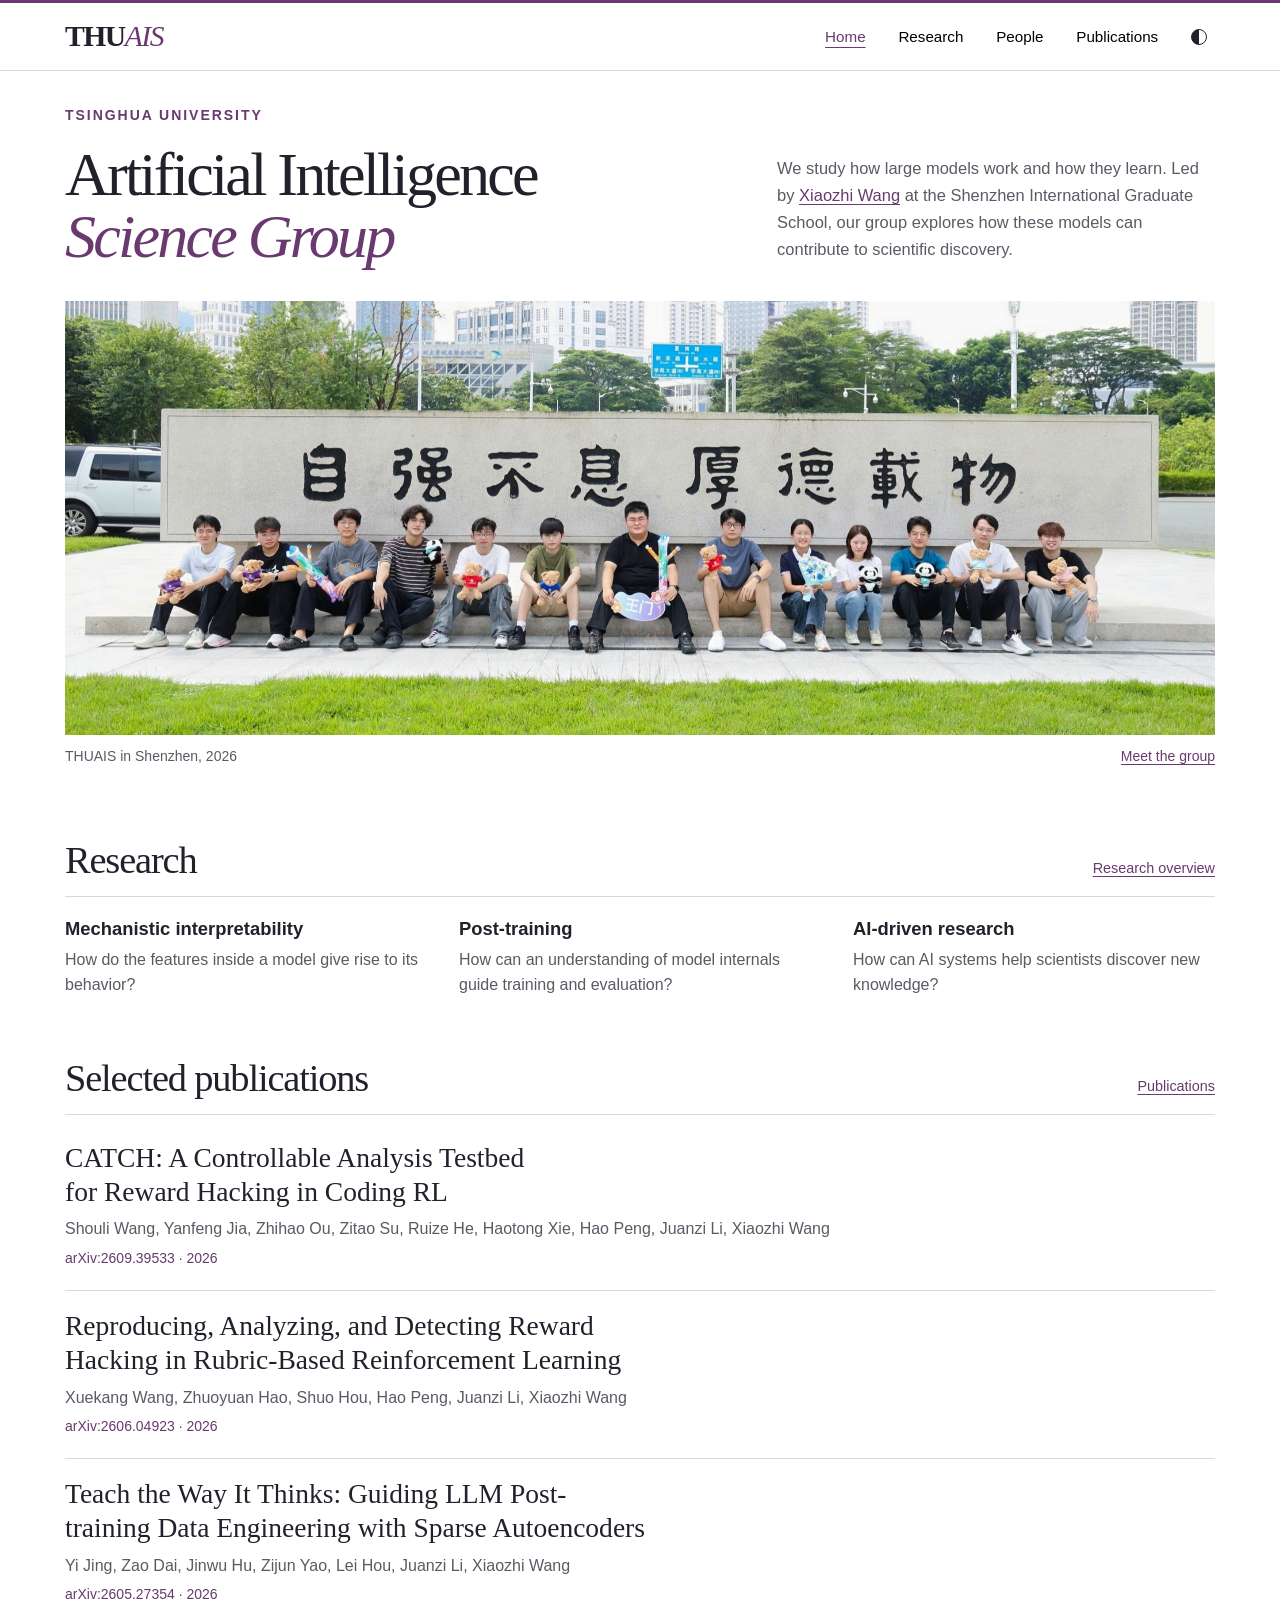
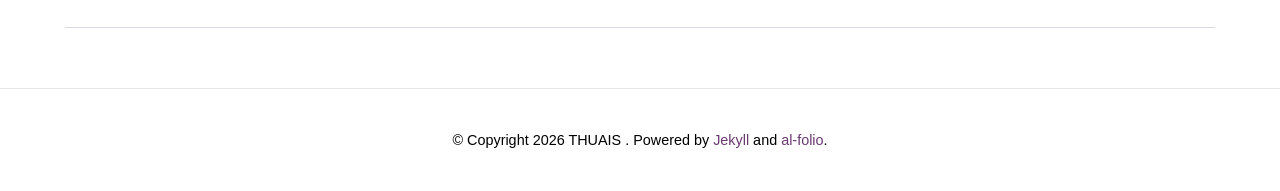
==== index.html @ 67ac0a1d "Publish THUAIS group website" ====
<!doctype html><html lang="en">
  <!-- Head -->
  <head>
    
    <!-- Metadata, OpenGraph and Schema.org -->




<!-- Standard metadata -->
<meta charset="utf-8">
<meta name="viewport" content="width=device-width, initial-scale=1, shrink-to-fit=no">
<meta http-equiv="X-UA-Compatible" content="IE=edge">
<title>
  
  
    THUAIS
  
</title>
<meta name="author" content="THUAIS ">
<meta name="description" content="Artificial Intelligence Science group, Tsinghua University">

  <meta name="keywords" content="THUAIS, mechanistic interpretability, post-training, AI-driven research">










<!-- Security: Content Security Policy -->
<!-- Permissive CSP suitable for academic websites. Allows external images, videos, and common embed services. -->
<!-- To customize for your needs, see: https://developer.mozilla.org/en-US/docs/Web/HTTP/CSP -->
<meta
  http-equiv="Content-Security-Policy"
  content="default-src 'self'; script-src 'self' 'unsafe-inline' https:; style-src 'self' 'unsafe-inline' https:; img-src 'self' data: https:; font-src 'self' data: https:; media-src 'self' https:; frame-src 'self' https:; connect-src 'self' https:;"
>
<style>
  :root {
    --max-content-width: 1180px;
  }
</style>

<!-- Tailwind-first core styles -->
<link rel="stylesheet" href="/assets/css/tailwind.css?v=50c64c15cbb9fd1ce6056fdb8bcb4b62">







<!-- Icons -->

<link
  defer
  rel="stylesheet"
  type="text/css"
  href="/assets/css/lab.css"
>

<!-- Code Syntax Highlighting -->
<link
  defer
  rel="stylesheet"
  href="/assets/css/jekyll-pygments-themes-github.css?v=591dab5a4e56573bf4ef7fd332894c99"
  media=""
  id="highlight_theme_light"
>

<!-- Styles -->





  <link
    rel="shortcut icon"
    href="data:image/svg+xml,<svg xmlns=%22http://www.w3.org/2000/svg%22 viewBox=%220 0 100 100%22><text y=%22.9em%22 font-size=%2290%22>T</text></svg>"
  >




<link rel="stylesheet" href="/assets/css/main.css?v=3116ba77db9ee1581d05bb3e86fbf7f1">

<link rel="canonical" href="https://thuais-lab.github.io/">


  <!-- Dark Mode -->
  <script src="/assets/js/theme.js?v=5286c3e4c334d0ecb8fc0c40ff4fa7ec"></script>
  <link
    defer
    rel="stylesheet"
    href="/assets/css/jekyll-pygments-themes-native.css?v=5847e5ed4a4568527aa6cfab446049ca"
    media="none"
    id="highlight_theme_dark"
  >
  <script>
    initTheme();
  </script>


















  </head>

  <!-- Body -->
  <body class="fixed-top-nav sticky-bottom-footer">
    <!-- Header -->
    <header>
  <nav id="navbar" class="navbar navbar-light navbar-expand-sm fixed-top lab-nav" aria-label="Main navigation">
    <div class="container">
      <a class="lab-wordmark" href="/" aria-label="THUAIS home">THU<em>AIS</em></a>
      <button class="navbar-toggler collapsed navbar-toggler-main" type="button" data-nav-toggle="navbarNav"
        aria-controls="navbarNav" aria-expanded="false" aria-label="Toggle navigation">
        <span class="icon-bar top-bar"></span><span class="icon-bar middle-bar"></span><span class="icon-bar bottom-bar"></span>
      </button>
      <div class="collapse navbar-collapse navbar-collapse-main" id="navbarNav">
        <ul class="navbar-nav navbar-menu-list">
          
          
            <li class="nav-item active">
              <a class="nav-link" href="/" aria-current="page">Home</a>
            </li>
          
            <li class="nav-item">
              <a class="nav-link" href="/research/">Research</a>
            </li>
          
            <li class="nav-item">
              <a class="nav-link" href="/people/">People</a>
            </li>
          
            <li class="nav-item">
              <a class="nav-link" href="/publications/">Publications</a>
            </li>
          
          
            <li><button id="light-toggle" type="button" aria-label="Change color theme" title="Change color theme"><span aria-hidden="true" class="mode-disc"></span></button></li>
          
        </ul>
      </div>
    </div>
  </nav>
</header>


    <!-- Content -->
    <div class="container mt-5" role="main">
      
        <header class="lab-intro">
  <div>
    <p class="lab-affiliation">Tsinghua University</p>
    <h1>Artificial Intelligence<br /><em>Science Group</em></h1>
  </div>
  <p class="lab-intro-text">We study how large models work and how they learn. Led by <a href="https://bakser.github.io/">Xiaozhi Wang</a> at the Shenzhen International Graduate School, our group explores how these models can contribute to scientific discovery.</p>
</header>

<figure class="group-photo">
  <a href="/assets/img/group-2026.jpg" aria-label="View the full THUAIS group photograph">
    <img src="/assets/img/group-2026.jpg" srcset="/assets/img/group-2026-small.jpg 800w, /assets/img/group-2026.jpg 2000w" sizes="(max-width: 1180px) 96vw, 1150px" width="2000" height="1334" fetchpriority="high" alt="THUAIS members seated together in front of the Tsinghua University motto on the Shenzhen campus" />
  </a>
  <figcaption><span>THUAIS in Shenzhen, 2026</span><a href="/people/">Meet the group</a></figcaption>
</figure>

<section class="home-section" aria-labelledby="research-heading">
  <div class="section-heading"><h2 id="research-heading">Research</h2><a href="/research/">Research overview</a></div>
  <div class="research-grid">
    
    <div>
      <h3><a href="/research/#mechanistic-interpretability">Mechanistic interpretability</a></h3>
      <p>How do the features inside a model give rise to its behavior?</p>
    </div>
    
    <div>
      <h3><a href="/research/#post-training">Post-training</a></h3>
      <p>How can an understanding of model internals guide training and evaluation?</p>
    </div>
    
    <div>
      <h3><a href="/research/#ai-driven-research">AI-driven research</a></h3>
      <p>How can AI systems help scientists discover new knowledge?</p>
    </div>
    
  </div>
</section>

<section class="home-section" aria-labelledby="papers-heading">
  <div class="section-heading"><h2 id="papers-heading">Selected publications</h2><a href="/publications/">Publications</a></div>
  <div class="lab-papers">
  <ol class="bibliography"><li>

<h3 class="paper-title"><a href="https://arxiv.org/abs/2609.39533">CATCH: A Controllable Analysis Testbed for Reward Hacking in Coding RL</a></h3>
<p class="paper-authors">Shouli Wang, Yanfeng Jia, Zhihao Ou, Zitao Su, Ruize He, Haotong Xie, Hao Peng, Juanzi Li, Xiaozhi Wang</p>
<p class="paper-meta"><a href="https://arxiv.org/abs/2609.39533">arXiv:2609.39533</a> · 2026</p>

</li>
<li>

<h3 class="paper-title"><a href="https://arxiv.org/abs/2606.04923">Reproducing, Analyzing, and Detecting Reward Hacking in Rubric-Based Reinforcement Learning</a></h3>
<p class="paper-authors">Xuekang Wang, Zhuoyuan Hao, Shuo Hou, Hao Peng, Juanzi Li, Xiaozhi Wang</p>
<p class="paper-meta"><a href="https://arxiv.org/abs/2606.04923">arXiv:2606.04923</a> · 2026</p>

</li>
<li>

<h3 class="paper-title"><a href="https://arxiv.org/abs/2605.27354">Teach the Way It Thinks: Guiding LLM Post-training Data Engineering with Sparse Autoencoders</a></h3>
<p class="paper-authors">Yi Jing, Zao Dai, Jinwu Hu, Zijun Yao, Lei Hou, Juanzi Li, Xiaozhi Wang</p>
<p class="paper-meta"><a href="https://arxiv.org/abs/2605.27354">arXiv:2605.27354</a> · 2026</p>

</li></ol>
</div>

</section>

      
    </div>

    <!-- Footer -->
    


  <footer class="sticky-bottom mt-5" role="contentinfo">
    

    <div class="container">
      
  &copy; Copyright 2026
  THUAIS
  
  . Powered by <a href="https://jekyllrb.com/">Jekyll</a> and <a href="https://github.com/alshedivat/al-folio">al-folio</a>.
  
  

    </div>
  </footer>



    <!-- JavaScripts -->
    <script>
  window.alFolio = {
    compatBootstrap: false
  };
</script>

<!-- Core navigation/runtime scripts -->
<script src="/assets/js/nav-toggle.js?v=141bd79a73ebc0f0b6ea58e440ae79fc"></script>












<!-- Tooltips & popovers runtime -->
<script src="/assets/js/tooltips-setup.js?v=fe487e99db6c43751e6e7bdb2d6a0611"></script>






<!-- Load Common JS -->
<script src="/assets/js/no_defer.js?v=53b1b1a645525975c963ce8bf8bfefcf"></script>
<script defer src="/assets/js/common.js?v=87baac90f765f2f3362dcf6aaf312a8a"></script>
<script defer src="/assets/js/copy_code.js?v=c8a01c11a92744d44b093fc3bda915df" type="text/javascript"></script>

<!-- Jupyter Open External Links New Tab -->
<script defer src="/assets/js/jupyter_new_tab.js?v=896d254890d9b47f0281f63bfccf0dee"></script>

<!-- Badges -->






















  </body>
</html>
---- assets/css/lab.css ----
html:root {
  --lab-ink: #22202a;
  --lab-muted: #5c5964;
  --lab-plum: #69396f;
  --lab-rule: #dcd7df;
  --lab-serif: "Iowan Old Style", "Palatino Linotype", Palatino, Georgia, serif;
}

html:root[data-theme="dark"] {
  --lab-ink: #f3eff3;
  --lab-muted: #c3bec8;
  --lab-plum: #e1aedf;
  --lab-rule: #534c58;
}

html body {
  font-family: -apple-system, BlinkMacSystemFont, "Segoe UI", "PingFang SC", "Microsoft YaHei", sans-serif;
  color: var(--lab-ink);
  line-height: 1.55;
}

body :focus-visible { outline: 2px solid var(--lab-plum); outline-offset: 4px; }
body .container { width: calc(100% - 3rem); margin-inline: auto; }
body a { color: var(--lab-plum); text-underline-offset: .18em; }

#navbar.lab-nav {
  background: var(--global-bg-color);
  border-top: 3px solid var(--lab-plum);
  border-bottom: 1px solid var(--lab-rule);
  opacity: 1;
}

.lab-nav .container { min-height: 3.2rem; }
#navbar .lab-wordmark {
  color: var(--lab-ink);
  font: 700 1.85rem/1 var(--lab-serif);
  letter-spacing: -.05em;
}
#navbar .lab-wordmark em { color: var(--lab-plum); font-weight: 500; }
#navbar .navbar-nav { align-items: center; gap: 1.05rem; }
#navbar .nav-link { font-size: .95rem; }
#navbar .active .nav-link { color: var(--lab-plum); text-decoration: underline; text-underline-offset: .3em; }
#navbar #light-toggle { transform: none; align-self: center; }
.mode-disc {
  width: 1rem; height: 1rem; border-radius: 100%;
  border: 1.5px solid var(--lab-ink);
  background: linear-gradient(90deg, var(--lab-ink) 50%, transparent 50%);
}

html[data-theme-setting="dark"] .mode-disc { background: var(--lab-ink); }
html[data-theme-setting="light"] .mode-disc { background: transparent; }

body [role="main"] { margin-top: clamp(2.25rem, 5vw, 4.5rem); }
.lab-intro {
  display: grid; grid-template-columns: 1.48fr 1fr;
  align-items: end; gap: clamp(1.5rem, 5vw, 5rem);
  margin: 0 0 2.15rem;
}
.lab-intro .lab-affiliation {
  color: var(--lab-plum); font-weight: 650; font-size: .875rem;
  letter-spacing: .14em; text-transform: uppercase; margin: 0 0 1rem;
}
.lab-intro h1, .post-header .post-title, .section-heading h2, .people-section h2, .research-areas h2 {
  font-family: var(--lab-serif);
  color: var(--lab-ink);
  font-weight: 500;
}
.lab-intro h1 { margin: 0; font-size: clamp(2.7rem, 4.85vw, 4.35rem); line-height: 1; letter-spacing: -.045em; }
.lab-intro h1 em { color: var(--lab-plum); font-weight: 400; }
.lab-intro .lab-intro-text { max-width: 28rem; margin: 0 0 .2rem; color: var(--lab-muted); font-size: 1.03rem; line-height: 1.65; }
.lab-intro-text a, .group-photo figcaption a, .section-heading > a, .people-list a { text-decoration: underline; }
.group-photo { margin: 0; }
.group-photo > a { display: block; }
.group-photo img {
  display: block; width: 100%; height: auto; aspect-ratio: 2.65;
  object-fit: cover; object-position: center 72%;
}
.group-photo figcaption, .section-heading {
  display: flex; align-items: baseline; justify-content: space-between; gap: 1rem;
}
.group-photo figcaption { padding: .7rem 0; font-size: .875rem; }
.group-photo figcaption span { color: var(--lab-muted); }
.home-section { margin-block: 3.75rem; }
.section-heading, .post .post-header {
  padding-bottom: .9rem; margin-bottom: 1.35rem; border-bottom: 1px solid var(--lab-rule);
}
.section-heading h2 { margin: 0; font-size: clamp(1.85rem, 3vw, 2.65rem); line-height: 1.1; letter-spacing: -.03em; }
.section-heading > a { font-size: .9rem; }
.research-grid { display: grid; grid-template-columns: repeat(3,minmax(0,1fr)); gap: 2rem; }
.research-grid h3 { margin: 0 0 .45rem; font-size: 1.15rem; font-weight: 600; }
.research-grid h3 a, .paper-title a { color: var(--lab-ink); }
.research-grid p, .research-areas p { margin: 0; color: var(--lab-muted); }
.post-header .post-title { font-size: clamp(2.8rem, 6vw, 4.5rem); letter-spacing: -.04em; line-height: 1.1; margin: 0; }
.post-header .post-description:empty { display: none; }
.research-areas section, .people-section {
  display: grid; grid-template-columns: minmax(12rem, .75fr) minmax(0, 2fr);
  column-gap: 2.5rem; padding-block: 1.5rem;
  border-bottom: 1px solid var(--lab-rule);
}
.research-areas section { scroll-margin-top: 5rem; align-items: baseline; }
.research-areas { margin-bottom: 1.5rem; }
.research-areas p { max-width: 65ch; line-height: 1.7; }
.people-section h2, .research-areas h2 { margin: 0; font-size: 1.75rem; line-height: 1.15; }
.people-cohort { grid-column: 2; }
.people-cohort + .people-cohort { margin-top: 1.4rem; }
.people-cohort h3 { font-size: .9rem; font-weight: 600; color: var(--lab-muted); margin: 0 0 .5rem; }
.people-list { display: flex; flex-wrap: wrap; gap: .5rem 1.7rem; }
.people-cohort .people-list { padding: 0; margin: 0; list-style: none; }
.people-name { font-size: 1.05rem; }
.people-name a span { color: inherit; }
.lab-papers .bibliography { margin: 0; padding: 0; list-style: none; }
.lab-papers li { border-bottom: 1px solid var(--lab-rule); padding: 1.1rem 0 1.3rem; }
.lab-papers li:first-child { padding-top: .25rem; }
.lab-papers .paper-title {
  max-width: 60ch; text-wrap: balance; font: 500 clamp(1.3rem, 2.2vw, 1.72rem)/1.25 var(--lab-serif);
  margin: 0 0 .5rem;
}
.lab-papers .paper-authors { color: var(--lab-muted); margin: 0 0 .35rem; }
.lab-papers .paper-meta { color: var(--lab-plum); font-size: .875rem; margin: 0; }
.lab-papers .paper-summary { max-width: 75ch; margin: .75rem 0 0; }

@media (max-width: 760px) {
  body .container { width: calc(100% - 1rem); }
  .lab-intro { grid-template-columns: 1fr; gap: 1.25rem; }
  .lab-intro .lab-intro-text { max-width: 60ch; }
  .group-photo img { aspect-ratio: 1.78; }
  .research-grid { grid-template-columns: 1fr; gap: 1.25rem; }
  .home-section { margin-block: 2.65rem; }
  .research-areas section, .people-section { grid-template-columns: 1fr; gap: 1rem; }
  .people-cohort { grid-column: auto; }
  .people-cohort + .people-cohort { margin-top: 0; }
}
@media (max-width: 575px) {
  #navbar .navbar-nav { align-items: flex-start; gap: .15rem; padding-bottom: .5rem; }
  .lab-intro h1 { font-size: clamp(2.55rem, 9.7vw, 3.5rem); }
  .section-heading { flex-wrap: wrap; gap: .5rem; }
}
@media (prefers-reduced-motion: reduce) {
  html.transition *, .navbar-toggler .icon-bar { transition: none !important; }
}
---- assets/css/jekyll-pygments-themes-github.css ----
/* https://github.com/jwarby/jekyll-pygments-themes */
.highlight .hll {
  background-color: #ffffcc;
}
.highlight .c {
  color: #999988;
  font-style: italic;
} /* Comment */
.highlight .err {
  color: #a61717;
  background-color: #e3d2d2;
} /* Error */
.highlight .k {
  color: #000000;
  font-weight: bold;
} /* Keyword */
.highlight .o {
  color: #000000;
  font-weight: bold;
} /* Operator */
.highlight .cm {
  color: #999988;
  font-style: italic;
} /* Comment.Multiline */
.highlight .cp {
  color: #999999;
  font-weight: bold;
  font-style: italic;
} /* Comment.Preproc */
.highlight .c1 {
  color: #999988;
  font-style: italic;
} /* Comment.Single */
.highlight .cs {
  color: #999999;
  font-weight: bold;
  font-style: italic;
} /* Comment.Special */
.highlight .gd {
  color: #000000;
  background-color: #ffdddd;
} /* Generic.Deleted */
.highlight .ge {
  color: #000000;
  font-style: italic;
} /* Generic.Emph */
.highlight .gr {
  color: #aa0000;
} /* Generic.Error */
.highlight .gh {
  color: #999999;
} /* Generic.Heading */
.highlight .gi {
  color: #000000;
  background-color: #ddffdd;
} /* Generic.Inserted */
.highlight .go {
  color: #888888;
} /* Generic.Output */
.highlight .gp {
  color: #555555;
} /* Generic.Prompt */
.highlight .gs {
  font-weight: bold;
} /* Generic.Strong */
.highlight .gu {
  color: #aaaaaa;
} /* Generic.Subheading */
.highlight .gt {
  color: #aa0000;
} /* Generic.Traceback */
.highlight .kc {
  color: #000000;
  font-weight: bold;
} /* Keyword.Constant */
.highlight .kd {
  color: #000000;
  font-weight: bold;
} /* Keyword.Declaration */
.highlight .kn {
  color: #000000;
  font-weight: bold;
} /* Keyword.Namespace */
.highlight .kp {
  color: #000000;
  font-weight: bold;
} /* Keyword.Pseudo */
.highlight .kr {
  color: #000000;
  font-weight: bold;
} /* Keyword.Reserved */
.highlight .kt {
  color: #445588;
  font-weight: bold;
} /* Keyword.Type */
.highlight .m {
  color: #009999;
} /* Literal.Number */
.highlight .s {
  color: #d01040;
} /* Literal.String */
.highlight .na {
  color: #008080;
} /* Name.Attribute */
.highlight .nb {
  color: #0086b3;
} /* Name.Builtin */
.highlight .nc {
  color: #445588;
  font-weight: bold;
} /* Name.Class */
.highlight .no {
  color: #008080;
} /* Name.Constant */
.highlight .nd {
  color: #3c5d5d;
  font-weight: bold;
} /* Name.Decorator */
.highlight .ni {
  color: #800080;
} /* Name.Entity */
.highlight .ne {
  color: #990000;
  font-weight: bold;
} /* Name.Exception */
.highlight .nf {
  color: #990000;
  font-weight: bold;
} /* Name.Function */
.highlight .nl {
  color: #990000;
  font-weight: bold;
} /* Name.Label */
.highlight .nn {
  color: #555555;
} /* Name.Namespace */
.highlight .nt {
  color: #000080;
} /* Name.Tag */
.highlight .nv {
  color: #008080;
} /* Name.Variable */
.highlight .ow {
  color: #000000;
  font-weight: bold;
} /* Operator.Word */
.highlight .w {
  color: #bbbbbb;
} /* Text.Whitespace */
.highlight .mf {
  color: #009999;
} /* Literal.Number.Float */
.highlight .mh {
  color: #009999;
} /* Literal.Number.Hex */
.highlight .mi {
  color: #009999;
} /* Literal.Number.Integer */
.highlight .mo {
  color: #009999;
} /* Literal.Number.Oct */
.highlight .sb {
  color: #d01040;
} /* Literal.String.Backtick */
.highlight .sc {
  color: #d01040;
} /* Literal.String.Char */
.highlight .sd {
  color: #d01040;
} /* Literal.String.Doc */
.highlight .s2 {
  color: #d01040;
} /* Literal.String.Double */
.highlight .se {
  color: #d01040;
} /* Literal.String.Escape */
.highlight .sh {
  color: #d01040;
} /* Literal.String.Heredoc */
.highlight .si {
  color: #d01040;
} /* Literal.String.Interpol */
.highlight .sx {
  color: #d01040;
} /* Literal.String.Other */
.highlight .sr {
  color: #009926;
} /* Literal.String.Regex */
.highlight .s1 {
  color: #d01040;
} /* Literal.String.Single */
.highlight .ss {
  color: #990073;
} /* Literal.String.Symbol */
.highlight .bp {
  color: #999999;
} /* Name.Builtin.Pseudo */
.highlight .vc {
  color: #008080;
} /* Name.Variable.Class */
.highlight .vg {
  color: #008080;
} /* Name.Variable.Global */
.highlight .vi {
  color: #008080;
} /* Name.Variable.Instance */
.highlight .il {
  color: #009999;
} /* Literal.Number.Integer.Long */
---- assets/css/main.css ----
﻿:root{color-scheme:light;--global-bg-color: #ffffff;--global-code-bg-color: rgba(181, 9, 172, 0.05);--global-text-color: #000000;--global-text-color-light: #828282;--global-theme-color: #b509ac;--global-hover-color: #b509ac;--global-hover-text-color: #ffffff;--global-footer-bg-color: #1c1c1d;--global-footer-text-color: #e8e8e8;--global-footer-link-color: #ffffff;--global-distill-app-color: #828282;--global-divider-color: rgba(0, 0, 0, 0.1);--global-card-bg-color: #ffffff;--global-highlight-color: #b71c1c;--global-back-to-top-bg-color: rgba( 0, 0, 0, 0.4 );--global-back-to-top-text-color: #ffffff;--global-newsletter-bg-color: #ffffff;--global-newsletter-text-color: #000000;--global-tip-block: #42b983;--global-tip-block-bg: #e2f5ec;--global-tip-block-text: #215d42;--global-tip-block-title: #359469;--global-warning-block: #e7c000;--global-warning-block-bg: #fff8d8;--global-warning-block-text: #6b5900;--global-warning-block-title: #b29400;--global-danger-block: #c00;--global-danger-block-bg: #ffe0e0;--global-danger-block-text: #600;--global-danger-block-title: #c00}:root #light-toggle-system{display:inline-block}:root #light-toggle-dark{display:none}:root #light-toggle-light{display:none}:root .only-light{display:block}:root .only-dark{display:none}:root #back-to-top{color:var(--global-back-to-top-text-color);background:var(--global-back-to-top-bg-color);bottom:30px;right:30px;height:40px;width:40px;z-index:10}html[data-theme=dark]{color-scheme:dark;--global-bg-color: #1c1c1d;--global-code-bg-color: #2c3237;--global-text-color: #e8e8e8;--global-text-color-light: #828282;--global-theme-color: #2698ba;--global-hover-color: #2698ba;--global-hover-text-color: #ffffff;--global-footer-bg-color: #e8e8e8;--global-footer-text-color: #1c1c1d;--global-footer-link-color: #000000;--global-distill-app-color: #e8e8e8;--global-divider-color: #424246;--global-card-bg-color: #212529;--global-back-to-top-bg-color: rgba( 255, 255, 255, 0.5 );--global-back-to-top-text-color: #000000;--global-newsletter-bg-color: #e8e8e8;--global-newsletter-text-color: #1c1c1d;--global-tip-block: #42b983;--global-tip-block-bg: #215d42;--global-tip-block-text: #beffe2;--global-tip-block-title: #e2f5ec;--global-warning-block: #e7c000;--global-warning-block-bg: #6b5900;--global-warning-block-text: #fff2af;--global-warning-block-title: #fff8d8;--global-danger-block: #c00;--global-danger-block-bg: #600;--global-danger-block-text: #ffb9b9;--global-danger-block-title: #ffe0e0}html[data-theme=dark] .only-light{display:none}html[data-theme=dark] .only-dark{display:block}html[data-theme-setting=dark] #light-toggle-system{display:none}html[data-theme-setting=dark] #light-toggle-dark{display:inline-block}html[data-theme-setting=dark] #light-toggle-light{display:none}html[data-theme-setting=dark] #back-to-top{color:var(--global-back-to-top-text-color);background:var(--global-back-to-top-bg-color)}html[data-theme-setting=light] #light-toggle-system{display:none}html[data-theme-setting=light] #light-toggle-dark{display:none}html[data-theme-setting=light] #light-toggle-light{display:inline-block}.fa-half-sun-moon{position:relative;display:inline-block;--fa-font: var(--fa-font-solid);speak:none;font-style:normal;font-variant:normal;text-rendering:auto;-webkit-font-smoothing:antialiased;-moz-osx-font-smoothing:grayscale;width:1em;height:1em}.fa-half-sun-moon::before,.fa-half-sun-moon::after{content:"";position:absolute;inset:0;top:-0.5px;bottom:-0.5px;text-align:center;line-height:1em;clip-path:polygon(0 0, 100% 0, 100% 100%, 0 100%);font:var(--fa-font)}.fa-half-sun-moon::before{content:"";color:var(--global-text-color);clip-path:polygon(0 0, calc(50% - 0.5px) 0, calc(50% - 0.5px) 100%, 0 100%)}.fa-half-sun-moon::after{content:"";color:var(--global-text-color);clip-path:polygon(calc(50% + 0.5px) 0, 100% 0, 100% 100%, calc(50% + 0.5px) 100%);right:-1.5px;transform:translateX(-1px)}#light-toggle:hover .fa-half-sun-moon::before{color:var(--global-theme-color)}#light-toggle:hover .fa-half-sun-moon::after{color:var(--global-theme-color)}body{padding-bottom:70px;color:var(--global-text-color);background-color:var(--global-bg-color)}body h1,body h2,body h3,body h4,body h5,body h6{scroll-margin-top:66px}body.fixed-top-nav{padding-top:57px}body.sticky-bottom-footer{padding-bottom:0}.container{max-width:1180px}.profile img{width:100%}p,h1,h2,h3,h4,h5,h6,em,div,li,span,strong{color:var(--global-text-color)}hr{border-top:1px solid var(--global-divider-color)}table:not(.table) td,table:not(.table) th{font-size:1rem;padding:.45rem 1rem .45rem 0;border-top:1px solid var(--global-divider-color)}table:not(.table) th{font-weight:600}a,table.table a{color:var(--global-theme-color)}a:hover,table.table a:hover{color:var(--global-theme-color);text-decoration:underline}a:hover:after :not(.nav-item.dropdown),table.table a:hover:after :not(.nav-item.dropdown){width:100%}.table-dark{background-color:rgba(0,0,0,0)}.table-dark.table-bordered{border:1px solid var(--global-divider-color) !important}blockquote{background:var(--global-bg-color);border-left:5px solid var(--global-theme-color);margin:1.5em 0;padding:1em;font-size:1.2rem}blockquote p{margin-bottom:0}blockquote.block-tip{border-color:var(--global-tip-block);background-color:var(--global-tip-block-bg)}blockquote.block-tip em,blockquote.block-tip li,blockquote.block-tip p,blockquote.block-tip strong{color:var(--global-tip-block-text)}blockquote.block-tip a,blockquote.block-tip h1,blockquote.block-tip h2,blockquote.block-tip h3,blockquote.block-tip h4,blockquote.block-tip h5,blockquote.block-tip h6{color:var(--global-tip-block-title)}blockquote.block-warning{border-color:var(--global-warning-block);background-color:var(--global-warning-block-bg)}blockquote.block-warning em,blockquote.block-warning li,blockquote.block-warning p,blockquote.block-warning strong{color:var(--global-warning-block-text)}blockquote.block-warning a,blockquote.block-warning h1,blockquote.block-warning h2,blockquote.block-warning h3,blockquote.block-warning h4,blockquote.block-warning h5,blockquote.block-warning h6{color:var(--global-warning-block-title)}blockquote.block-danger{border-color:var(--global-danger-block);background-color:var(--global-danger-block-bg)}blockquote.block-danger em,blockquote.block-danger li,blockquote.block-danger p,blockquote.block-danger strong{color:var(--global-danger-block-text)}blockquote.block-danger a,blockquote.block-danger h1,blockquote.block-danger h2,blockquote.block-danger h3,blockquote.block-danger h4,blockquote.block-danger h5,blockquote.block-danger h6{color:var(--global-danger-block-title)}.navbar{box-shadow:none;border-bottom:1px solid var(--global-divider-color);background-color:var(--global-bg-color);opacity:.95}.navbar .navbar-collapse-main{justify-content:flex-end;text-align:right}.navbar .navbar-menu-list{margin-left:auto}@media(max-width: 575.98px){.navbar .navbar-toggler-main{margin-left:auto}.navbar .navbar-collapse-main{text-align:left}.navbar .navbar-menu-list{margin-left:0;align-items:flex-start;width:100%}.navbar .navbar-menu-list>.nav-item.dropdown{width:100%}.navbar .dropdown-menu{position:static;width:100%;min-width:100%;margin-top:0;text-align:left;box-shadow:none}.navbar .dropdown-item{white-space:normal;text-align:left}}.navbar .dropdown-menu,.btn-group.dropdown .dropdown-menu{background-color:var(--global-bg-color);border:1px solid var(--global-divider-color)}.navbar .dropdown-menu a:not(.active),.btn-group.dropdown .dropdown-menu a:not(.active){color:var(--global-text-color)}.navbar .dropdown-menu a:hover,.btn-group.dropdown .dropdown-menu a:hover{color:var(--global-hover-color)}.navbar .dropdown-menu .dropdown-divider,.btn-group.dropdown .dropdown-menu .dropdown-divider{border-top:1px solid var(--global-divider-color) !important}.dropdown-item{color:var(--global-text-color)}.dropdown-item:hover{color:var(--global-hover-color);background-color:var(--global-bg-color)}.dropdown-item.active,.dropdown-item:active{background-color:var(--global-hover-color);color:var(--global-hover-text-color) !important}.dropdown-item.active:hover,.dropdown-item:active:hover{color:var(--global-hover-text-color)}.navbar.navbar-light a:hover{text-decoration:none}.navbar.navbar-light .navbar-brand{color:var(--global-text-color)}.navbar.navbar-light .navbar-nav .nav-item .nav-link{color:var(--global-text-color)}.navbar.navbar-light .navbar-nav .nav-item .nav-link:hover{color:var(--global-hover-color)}.navbar.navbar-light .navbar-nav .nav-item.active>.nav-link{background-color:inherit;font-weight:bolder;color:var(--global-theme-color)}.navbar.navbar-light .navbar-nav .nav-item.active>.nav-link:hover{color:var(--global-hover-color)}.navbar.navbar-light .navbar-brand.social{padding-bottom:0;padding-top:0;font-size:1.7rem}.navbar.navbar-light .navbar-brand.social a img{width:1.7rem;height:1.7rem;margin-bottom:.5rem}.navbar.navbar-light .navbar-brand.social a svg{width:1.7rem;height:1.7rem;margin-bottom:.5rem}.navbar.navbar-light .navbar-brand.social a svg image{width:1.7rem;height:1.7rem}.navbar.navbar-light .navbar-brand.social a i::before{color:var(--global-text-color);transition-property:all .2s ease-in-out}.navbar.navbar-light .navbar-brand.social a:hover i::before{color:var(--global-theme-color)}.navbar-toggler .icon-bar{display:block;width:22px;height:2px;background-color:var(--global-text-color);border-radius:1px;margin-bottom:4px;transition:all .2s}.navbar-toggler .top-bar{transform:rotate(45deg);transform-origin:10% 10%}.navbar-toggler .middle-bar{opacity:0}.navbar-toggler .bottom-bar{transform:rotate(-45deg);transform-origin:10% 90%}.navbar-toggler.collapsed .top-bar{transform:rotate(0)}.navbar-toggler.collapsed .middle-bar{opacity:1}.navbar-toggler.collapsed .bottom-bar{transform:rotate(0)}#light-toggle{padding:0;border:0;background-color:inherit;color:var(--global-text-color);cursor:pointer;width:2rem;height:2rem;display:inline-flex;align-items:center;justify-content:center}#light-toggle:hover{color:var(--global-hover-color)}@media(min-width: 576px){#light-toggle{transform:translateY(4px)}}#search-toggle{padding:0;border:0;background-color:inherit;color:var(--global-text-color);cursor:pointer}#search-toggle:hover{color:var(--global-hover-color)}footer.fixed-bottom{background-color:var(--global-footer-bg-color);font-size:.75rem}footer.fixed-bottom .container{color:var(--global-footer-text-color);padding-top:9px;padding-bottom:8px;text-align:center}footer.fixed-bottom a{color:var(--global-footer-link-color)}footer.fixed-bottom a:hover{color:var(--global-theme-color);text-decoration:none}footer.sticky-bottom{border-top:1px solid var(--global-divider-color);padding-top:40px;padding-bottom:40px;font-size:.9rem}footer.sticky-bottom .container{text-align:center}.header-bar{border-bottom:1px solid var(--global-divider-color);text-align:center;padding-top:2rem;padding-bottom:3rem}.header-bar h1{color:var(--global-theme-color);font-size:5rem}.tag-category-list{border-bottom:1px solid var(--global-divider-color);text-align:center;padding-top:1rem}.tag-category-list ul{justify-content:center;display:flow-root}.tag-category-list ul p,.tag-category-list ul li{list-style:none;display:inline-block;padding:1rem .5rem;color:var(--global-text-color-light)}.post-title mjx-container[jax=CHTML][display=true]{display:unset}.post-list{margin:0;margin-bottom:40px;padding:0}.post-list li{border-bottom:1px solid var(--global-divider-color);list-style:none;padding-top:2rem;padding-bottom:2rem}.post-list li .post-meta{color:var(--global-text-color-light);font-size:.875rem;margin-bottom:0}.post-list li .post-tags{color:var(--global-text-color-light);font-size:.875rem;padding-top:.25rem;padding-bottom:0}.post-list li a{color:var(--global-text-color);text-decoration:none}.post-list li a:hover{color:var(--global-theme-color)}.post-list li mjx-container[jax=CHTML][display=true]{display:unset}.af-pagination,.pagination{display:flex;justify-content:center;padding-left:0;margin-top:1.25rem;margin-bottom:1.5rem;list-style:none}.af-page-link,.pagination .page-link{position:relative;display:block;margin-left:-1px;line-height:1.25;color:var(--global-text-color);background-color:var(--global-bg-color);border:1px solid var(--global-divider-color);padding:.75rem 1.15rem}.af-page-link:hover,.pagination .page-link:hover{color:#000;text-decoration:none;background-color:color-mix(in srgb, var(--global-theme-color) 10%, transparent)}.af-page-item:first-child .af-page-link,.pagination .page-item:first-child .page-link{margin-left:0;border-top-left-radius:.3rem;border-bottom-left-radius:.3rem}.af-page-item:last-child .af-page-link,.pagination .page-item:last-child .page-link{border-top-right-radius:.3rem;border-bottom-right-radius:.3rem}.af-page-item.active .af-page-link,.pagination .page-item.active .page-link{color:#fff;background-color:var(--global-theme-color);border-color:var(--global-theme-color)}.af-page-item.active .af-page-link:hover,.pagination .page-item.active .page-link:hover{background-color:var(--global-theme-color)}.af-page-item.disabled .af-page-link,.pagination .page-item.disabled .page-link{color:var(--global-text-color-light);pointer-events:none;background-color:var(--global-bg-color)}.post .post-meta{color:var(--global-text-color-light);font-size:.875rem;margin-bottom:0}.post .post-tags{color:var(--global-text-color-light);font-size:.875rem;padding-top:.25rem;padding-bottom:1rem}.post .post-tags a{color:var(--global-text-color-light);text-decoration:none}.post .post-tags a:hover{color:var(--global-theme-color)}.featured-posts a{color:var(--global-text-color-light);text-decoration:none}.featured-posts a .card-text{overflow:hidden;text-overflow:ellipsis;white-space:nowrap}.featured-posts a:hover{color:var(--global-theme-color)}.featured-posts a:hover .card-title{color:var(--global-theme-color)}.featured-posts .post-meta{color:var(--global-text-color-light);font-size:.875rem;margin-bottom:0;padding-top:.5rem}.post-description{margin-bottom:2rem;font-size:.875rem}.post-description a{color:inherit}.post-description a:hover{color:var(--global-theme-color);text-decoration:none}.publications{margin-top:2rem}.publications h1{color:var(--global-theme-color);font-size:2rem;text-align:center;margin-top:1em;margin-bottom:1em}.publications h2{margin-bottom:1rem}.publications h2 span{font-size:1.5rem}.publications h2.bibliography{color:var(--global-divider-color);border-top:1px solid var(--global-divider-color);padding-top:1rem;margin-top:2rem;text-align:right}.publications ol.bibliography{list-style:none;padding:0;margin-top:0}.publications ol.bibliography li{margin-bottom:1rem}.publications ol.bibliography li .preview{display:inline-block}.publications ol.bibliography li video.preview{max-width:100%;height:auto}.publications ol.bibliography li .abbr{margin-bottom:.5rem}.publications ol.bibliography li .abbr abbr{display:inline-block;background-color:var(--global-theme-color);margin-bottom:.5rem;color:var(--global-card-bg-color) !important}.publications ol.bibliography li .abbr abbr a{color:#fff}.publications ol.bibliography li .abbr abbr a:hover{text-decoration:none}.publications ol.bibliography li .abbr .award{color:var(--global-theme-color) !important;border:1px solid var(--global-theme-color)}.publications ol.bibliography li .title{font-weight:bolder}.publications ol.bibliography li .author a{border-bottom:1px dashed var(--global-theme-color)}.publications ol.bibliography li .author a:hover{border-bottom-style:solid;text-decoration:none}.publications ol.bibliography li .author>em{border-bottom:1px solid;font-style:normal}.publications ol.bibliography li .author>span.more-authors{color:var(--global-text-color-light);border-bottom:1px dashed var(--global-text-color-light);cursor:pointer}.publications ol.bibliography li .author>span.more-authors:hover{color:var(--global-text-color);border-bottom:1px dashed var(--global-text-color)}.publications ol.bibliography li .links a.btn{color:var(--global-text-color);border:1px solid var(--global-text-color);padding-left:1rem;padding-right:1rem;padding-top:.25rem;padding-bottom:.25rem;margin-left:0}.publications ol.bibliography li .links a.btn:hover{color:var(--global-theme-color);border-color:var(--global-theme-color)}.publications ol.bibliography li .links a.award.btn{border-color:var(--global-highlight-color)}.publications ol.bibliography li .badges{padding-bottom:.5rem}.publications ol.bibliography li .badges span{display:inline-block;color:#000;height:100%;padding-right:.5rem;vertical-align:middle}.publications ol.bibliography li .badges span:hover{text-decoration:underline}.publications ol.bibliography li .hidden{font-size:.875rem;max-height:0px;overflow:hidden;text-align:justify;transition-property:.15s ease;-moz-transition:.15s ease;-ms-transition:.15s ease;-o-transition:.15s ease;transition:all .15s ease}.publications ol.bibliography li .hidden p{line-height:1.4em;margin:10px}.publications ol.bibliography li .hidden pre{font-size:1em;line-height:1.4em;padding:10px}.publications ol.bibliography li .hidden.open{max-height:100em;transition-property:.15s ease;-moz-transition:.15s ease;-ms-transition:.15s ease;-o-transition:.15s ease;transition:all .15s ease}.publications ol.bibliography li div.abstract.hidden{border:dashed 1px var(--global-bg-color)}.publications ol.bibliography li div.abstract.hidden.open{border-color:var(--global-text-color)}.publications ol.bibliography div.award.hidden{border:dashed 1px var(--global-bg-color)}.publications ol.bibliography div.award.hidden.open{border-color:var(--global-highlight-color)}.citation,.citation-number{color:var(--global-theme-color)}ul.task-list{list-style-type:none}ul.task-list>li ul{padding-inline-start:1.5rem}ul.task-list input[type=checkbox]{margin:.275rem .5rem .5rem -1rem;vertical-align:middle}.equation{margin-bottom:1rem;text-align:center}.caption{font-size:.875rem;margin-top:.75rem;margin-bottom:1.5rem;text-align:center}.card{background-color:var(--global-card-bg-color)}.card .card-img{width:100%;padding-top:1.25rem}.card .card-title{color:var(--global-text-color)}.card .card-body{padding:1.25rem 1.25rem 1.25rem 1.25rem}.hoverable{transition:transform .22s ease,box-shadow .22s ease}.hoverable:hover{transform:translateY(-4px);box-shadow:0 10px 22px rgba(0,0,0,.12),0 4px 10px rgba(0,0,0,.1)}@media(prefers-reduced-motion: reduce){.hoverable{transition:none}.hoverable:hover{transform:none}}.profile{width:100%}.profile .more-info{margin-bottom:5px;margin-top:5px;font-family:monospace}.profile .more-info p{display:inline-block;margin:0}.profile.float-right{margin-left:1rem}.profile.float-left{margin-right:1rem}@media(min-width: 576px){.profile{width:30%}.profile .address p{display:block}}.cv{margin-bottom:40px}.cv .card{background-color:var(--global-card-bg-color);border:1px solid var(--global-divider-color)}.cv .card .list-group-item{background-color:inherit;border-color:var(--global-divider-color)}.cv .card .list-group-item .badge{color:var(--global-card-bg-color) !important;background-color:var(--global-theme-color) !important}.table-cv-map{background-color:rgba(0,0,0,0);border:none;color:var(--global-text-color)}.date-column{width:75px;transform:translateX(-15px) translateY(-5px)}.projects a{text-decoration:none}.projects a:hover .card-title{color:var(--global-theme-color)}.projects .card img{width:100%}.projects .col{padding-bottom:1rem}.projects .grid-sizer,.projects .grid-item{width:250px;margin-bottom:10px}.projects h2.category{color:var(--global-divider-color);border-bottom:1px solid var(--global-divider-color);padding-top:.5rem;margin-top:2rem;margin-bottom:1rem;text-align:right}@media(min-width: 768px){.repo{max-width:50%}}.social{text-align:center}.social .contact-icons{font-size:4rem}.social .contact-icons a img{width:3.2rem;height:3.2rem;margin-bottom:1rem}.social .contact-icons a svg{width:3.5rem;height:4rem;margin-bottom:.5rem}.social .contact-icons a svg image{width:3.5rem;height:3.5rem}.social .contact-icons a i::before{color:var(--global-text-color);transition-property:all .2s ease-in-out}.social .contact-icons a:hover{text-decoration:none}.social .contact-icons a:hover i::before{color:var(--global-theme-color)}.social .contact-note{font-size:.8rem}.wechat-modal{display:none;position:fixed;z-index:1;padding-top:100px;left:0;top:0;width:100%;height:100%;overflow:auto;background-color:#000;background-color:rgba(0,0,0,.8)}.wechat-modal>img{display:block;position:relative;top:50%;left:50%;width:33%;max-width:400px;transform:translate(-50%, -50%)}@media only screen and (max-width: 400px){.wechat-modal>img{width:100%}}.distill a:hover{border-bottom-color:var(--global-theme-color);text-decoration:none}.d2h-diff-table{position:relative}figure.highlight{margin:0 0 1rem;overflow-x:auto;-webkit-overflow-scrolling:touch}figure.highlight pre{white-space:pre;word-wrap:normal;overflow-x:auto;-webkit-overflow-scrolling:touch}pre{color:var(--global-theme-color);background-color:var(--global-code-bg-color);border-radius:6px;padding:6px 12px;overflow-x:auto;-webkit-overflow-scrolling:touch;white-space:pre;word-wrap:normal}pre pre,pre code{background-color:rgba(0,0,0,0);border-radius:0;margin-bottom:0;padding:0;white-space:inherit}code{color:var(--global-theme-color);background-color:var(--global-code-bg-color);border-radius:3px;padding:3px 3px;white-space:normal;word-wrap:break-word}:not(pre)>code{font-size:.82em;font-weight:400;padding:2px 4px}progress{position:fixed;left:0;top:56px;z-index:10;width:100%;height:1px;-webkit-appearance:none;-moz-appearance:none;appearance:none;border:none;background-color:rgba(0,0,0,0);color:var(--global-theme-color)}progress::-webkit-progress-bar{background-color:rgba(0,0,0,0)}progress::-webkit-progress-value{background-color:var(--global-theme-color)}progress::-moz-progress-bar{background-color:var(--global-theme-color)}.progress-container{width:100%;background-color:rgba(0,0,0,0);position:fixed;top:56px;left:0;height:5px;display:block}.progress-bar{background-color:var(--global-theme-color);width:0%;display:block;height:inherit}html.transition,html.transition body{transition-property:color,background-color,border-color,fill,stroke,box-shadow !important;transition-duration:240ms !important;transition-timing-function:ease !important;transition-delay:0s !important}html.transition *,html.transition *:before,html.transition *:after{transition-property:background-color,border-color,box-shadow !important;transition-duration:240ms !important;transition-timing-function:ease !important;transition-delay:0s !important}.code-display-wrapper{position:relative}.code-display-wrapper .copy{background:var(--global-card-bg-color);border-color:var(--global-bg-color);border-radius:.3rem;border-style:none;color:var(--global-text-color);font-size:medium;opacity:0;position:absolute;right:.2rem;top:.2rem}.code-display-wrapper:active .copy,.code-display-wrapper:focus .copy,.code-display-wrapper:hover .copy{color:var(--global-hover-color);opacity:1}.btn-group.dropdown .btn{box-shadow:none;-webkit-box-shadow:none}.btn-group.dropdown .btn-secondary.dropdown-toggle{border:1px solid var(--global-divider-color)}.btn-group.dropdown .btn-secondary.dropdown-toggle .page-size{color:inherit}.btn-group.dropdown .btn-secondary.dropdown-toggle:not(.active){background-color:var(--global-bg-color) !important;color:var(--global-text-color)}.btn-group.dropdown .btn-secondary.dropdown-toggle:hover{background-color:var(--global-hover-color) !important;color:var(--global-hover-text-color) !important}.af-table-shell{margin:1.1rem 0 1.4rem}.af-table-toolbar{display:flex;flex-wrap:wrap;align-items:center;justify-content:space-between;gap:.7rem;margin-bottom:.6rem}.af-table-search{min-width:min(300px,100%);max-width:100%;border:1px solid var(--global-divider-color);border-radius:.4rem;background-color:var(--global-bg-color);color:var(--global-text-color);font-size:.94rem;line-height:1.4;padding:.42rem .72rem}.af-table-search:focus-visible{outline:2px solid color-mix(in srgb, var(--global-theme-color) 35%, transparent);outline-offset:1px}.af-table-pagination{display:inline-flex;align-items:center;gap:.35rem}.af-table-page-info{color:var(--global-text-color);font-size:.85rem;font-weight:500;margin-right:.3rem}.af-table-pagination button{border:1px solid var(--global-divider-color);background-color:rgba(0,0,0,0);border-radius:.35rem;color:var(--global-text-color);cursor:pointer;font-size:.85rem;font-weight:500;line-height:1;min-width:2rem;padding:.38rem .56rem;transition:background-color .2s ease,color .2s ease,border-color .2s ease}.af-table-pagination button:hover:not(:disabled){background-color:var(--global-theme-color);border-color:var(--global-theme-color);color:var(--global-hover-text-color)}.af-table-pagination button:disabled{cursor:default;opacity:.45}table[data-toggle=table].af-table-enhanced{margin-bottom:0}table[data-toggle=table].af-table-enhanced thead th{background-color:color-mix(in srgb, var(--global-theme-color) 12%, transparent);border-bottom:1px solid var(--global-divider-color);color:var(--global-text-color);font-weight:600;letter-spacing:.01em}table[data-toggle=table].af-table-enhanced th.af-sortable{cursor:pointer;user-select:none}table[data-toggle=table].af-table-enhanced th.af-sortable:hover{color:var(--global-hover-color)}table[data-toggle=table].af-table-enhanced tbody tr.af-row-selected{background-color:color-mix(in srgb, var(--global-theme-color) 12%, transparent)}#toc-sidebar{z-index:1;top:5rem}#toc-sidebar.toc>.toc-list{overflow:visible;padding-left:.8rem}#toc-sidebar .toc-list{list-style:none;margin:0;padding-left:.8rem}#toc-sidebar .toc-list .toc-list{margin-top:.12rem;margin-left:0}#toc-sidebar .toc-link{color:var(--global-text-color);display:block;position:relative;font-size:.8rem;line-height:1.4;margin:0;padding:.14rem .25rem .14rem .4rem;transition:color .2s ease,font-weight .2s ease;transform:none}#toc-sidebar .toc-link::before{background-color:color-mix(in srgb, var(--global-divider-color) 80%, transparent) !important}#toc-sidebar .toc-link:hover{color:var(--global-hover-color);text-decoration:none;transform:none}#toc-sidebar .toc-link:hover::before{background-color:var(--global-hover-color) !important}#toc-sidebar .toc-link.is-active-link{color:var(--global-theme-color);font-weight:600;transform:none}#toc-sidebar .toc-link.is-active-link::before{background-color:var(--global-theme-color) !important}#toc-sidebar .toc-link.is-active-link:hover{color:var(--global-hover-color)}#toc-sidebar .toc-link.is-active-link:hover::before{background-color:var(--global-hover-color) !important}@media(max-width: 576px){#toc-sidebar{visibility:hidden;height:0;top:0}pre{font-size:.875rem;padding:8px 10px;margin:.5rem 0}figure.highlight{margin:.5rem 0}figure.highlight pre{font-size:.875rem;padding:8px 10px}:not(pre)>code{font-size:.875rem;padding:2px 4px}}@media(max-width: 400px){pre{font-size:.8rem;padding:6px 8px}figure.highlight pre{font-size:.8rem;padding:6px 8px}:not(pre)>code{font-size:.8rem;padding:1px 3px}}@media(min-width: 577px)and (max-width: 768px){pre{font-size:.9rem;padding:8px 12px}figure.highlight pre{font-size:.9rem;padding:8px 12px}}.newsletter-form-container{margin-bottom:20px}.newsletter-form{display:flex;flex-direction:row;align-items:center;width:100%}.newsletter-form-input,.bibsearch-form-input{color:var(--global-newsletter-text-color);background:var(--global-newsletter-bg-color);border:1px solid var(--global-newsletter-text-color);outline:none;margin:0px 10px 0px 0px;width:100%;max-width:350px;min-width:100px;box-sizing:border-box;box-shadow:rgba(0,0,0,.05) 0px 1px 2px;border-radius:6px;padding:8px 12px}.newsletter-form-input:focus{border-color:var(--global-theme-color) !important}.newsletter-form-button{background:var(--global-theme-color);color:var(--global-bg-color);display:flex;width:min-content;max-width:200px;white-space:nowrap;height:38px;align-items:center;flex-direction:row;padding:9px 17px;box-shadow:rgba(0,0,0,.05) 0px 1px 2px;border-radius:6px;text-align:center;font-style:normal;font-weight:500;line-height:20px;border:none;cursor:pointer}.newsletter-loading-button{background:var(--global-theme-color);color:var(--global-bg-color);display:none;width:min-content;max-width:300px;white-space:nowrap;height:38px;align-items:center;flex-direction:row;padding:9px 17px;box-shadow:rgba(0,0,0,.05) 0px 1px 2px;border-radius:6px;text-align:center;font-style:normal;font-weight:500;line-height:20px;border:none;cursor:pointer;margin-right:20px}.newsletter-success{color:var(--global-text-color);display:none;align-items:center;width:100%}.newsletter-error{color:var(--global-theme-color);display:none;align-items:center;width:100%}.newsletter-back-button{color:var(--global-theme-color);margin:10px auto;text-align:center;display:none;background:rgba(0,0,0,0);border:none;cursor:pointer}@media(max-width: 575px){.newsletter-form-input,.newsletter-form-button,.newsletter-loading-button,.newsletter-success,.newsletter-error{font-size:16px !important}.newsletter-form-container{margin-right:20px;margin-left:20px}}.af-popover{position:absolute;z-index:1070;max-width:276px;padding:.5rem .75rem;background-color:var(--global-bg-color);border:1px solid var(--global-divider-color);border-radius:.375rem;color:var(--global-text-color);font-size:.875rem;line-height:1.5;white-space:pre-line;word-wrap:break-word;box-shadow:0 .25rem .5rem rgba(0,0,0,.15);pointer-events:none}.af-tooltip{position:absolute;z-index:1080;padding:.25rem .5rem;background-color:rgba(0,0,0,.85);border-radius:.25rem;color:#fff;font-size:.8125rem;max-width:200px;word-wrap:break-word;pointer-events:none}.popover{background-color:var(--global-bg-color);border-color:var(--global-divider-color)}.popover .popover-header{color:var(--global-text-color);border-bottom:1px solid var(--global-divider-color)}.popover .popover-body{color:var(--global-text-color)}.bs-popover-top .arrow::after{border-top-color:var(--global-bg-color)}.bs-popover-top .arrow:before{border-top-color:var(--global-divider-color)}.bs-popover-bottom .arrow::after{border-bottom-color:var(--global-bg-color)}.bs-popover-bottom .arrow:before{border-bottom-color:var(--global-divider-color)}::highlight(search){background-color:var(--global-theme-color);color:var(--global-text-color)}.unloaded{display:none !important}.medium-zoom-overlay,.medium-zoom-image--opened{z-index:999}.echarts{height:400px;width:100%}.map{height:400px;width:100%}swiper-container{--swiper-navigation-color: var(--global-theme-color);--swiper-pagination-color: var(--global-theme-color);--swiper-pagination-bullet-inactive-color: var(--global-text-color)}.ps-root .ps-algorithm{margin:.8em 0;border-top:3px solid var(--global-text-color);border-bottom:2px solid var(--global-text-color)}.ps-root .ps-algorithm.with-caption>.ps-line:first-child{border-bottom:2px solid var(--global-text-color)}ninja-keys{--ninja-accent-color: var(--global-theme-color);--ninja-icon-size: 0px;--ninja-modal-background: var(--global-bg-color);--ninja-z-index: 1031}ninja-keys::part(ninja-input){color:var(--ninja-selected-text-color)}ninja-keys::part(ninja-input-wrapper){background:var(--global-bg-color)}figure.cover{display:inline-block;text-align:center;margin:.5rem}figure.cover img{vertical-align:bottom}figure.cover figcaption.abandoned{font-family:monospace;color:#23212d;text-transform:uppercase;background-color:#ee5f5b}figure.cover figcaption.finished,figure.cover figcaption.watched{font-family:monospace;color:#23212d;text-transform:uppercase;background-color:#62c462}figure.cover figcaption.interested{font-family:monospace;color:#23212d;text-transform:uppercase;background-color:#7691db}figure.cover figcaption.paused{font-family:monospace;color:#23212d;text-transform:uppercase;background-color:#bdac7e}figure.cover figcaption.queued{font-family:monospace;color:#23212d;text-transform:uppercase;background-color:#9e76b5}figure.cover figcaption.reading,figure.cover figcaption.watching{font-family:monospace;color:#23212d;text-transform:uppercase;background-color:#f89406}figure.cover figcaption.reread,figure.cover figcaption.rewatch{font-family:monospace;color:#23212d;text-transform:uppercase;background-color:#a6517d}figure.cover figcaption.uncategorized{font-family:monospace;color:#23212d;text-transform:uppercase;background-color:#b0abb3}figure.cover a.cover-link:hover{color:#23212d !important}.calendar-toggle-btn{align-items:center;background-color:rgba(0,0,0,0);border:1px solid var(--global-theme-color);border-radius:999px;color:var(--global-theme-color);cursor:pointer;display:inline-flex;font-size:.92rem;font-weight:600;gap:.25rem;padding:.45rem .95rem;transition:background-color .2s ease,color .2s ease,box-shadow .2s ease,transform .16s ease}.calendar-toggle-btn:focus-visible{outline:2px solid color-mix(in srgb, var(--global-theme-color) 45%, transparent);outline-offset:2px}.calendar-toggle-btn:hover{background-color:color-mix(in srgb, var(--global-theme-color) 14%, transparent);box-shadow:0 6px 16px rgba(0,0,0,.09);color:var(--global-theme-color);transform:translateY(-1px)}.calendar-toggle-btn:active{transform:translateY(0);box-shadow:0 2px 8px rgba(0,0,0,.08)}.calendar-toggle-btn[aria-pressed=true],.calendar-toggle-btn.is-open{background-color:var(--global-theme-color);color:var(--global-hover-text-color);border-color:var(--global-theme-color)}.calendar-toggle-btn[aria-pressed=true]:hover,.calendar-toggle-btn.is-open:hover{background-color:var(--global-hover-color);border-color:var(--global-hover-color);color:var(--global-hover-text-color)}.calendar-toggle-btn.btn-sm{cursor:pointer;font-size:.88rem}.google-calendar-embed{width:100%;height:600px;border:none}@media(max-width: 768px){.google-calendar-embed{height:500px}}@media(max-width: 480px){.google-calendar-embed{height:400px}}mjx-container[jax=CHTML][display=true]{overflow-x:auto}.tab{display:flex;flex-wrap:wrap;margin-left:-20px;padding:0;list-style:none;position:relative}.tab>*{flex:none;padding-left:20px;position:relative}.tab>*>a{display:block;text-align:center;padding:9px 20px;color:var(--global-text-color-light);border-bottom:2px solid rgba(0,0,0,0);border-bottom-color:rgba(0,0,0,0);font-size:12px;text-transform:uppercase;transition:color .1s ease-in-out;line-height:20px}.tab>.active>a{color:var(--global-text-color);border-color:var(--global-theme-color)}.tab>li>a{text-decoration:none;cursor:pointer}.tab-content{padding:0}.tab-content>li{display:none}.tab-content>li.active{display:block}.courses{margin-top:30px}.year{margin-top:40px;margin-bottom:20px;border-bottom:1px solid var(--global-divider-color);padding-bottom:10px}.course-list{display:grid;grid-template-columns:repeat(auto-fill, minmax(300px, 1fr));gap:20px}.course-item{border:1px solid var(--global-divider-color);border-radius:5px;padding:15px;background-color:var(--global-bg-color);transition:transform .2s ease-in-out}.course-item:hover{transform:translateY(-5px);box-shadow:0 10px 20px rgba(0,0,0,.05)}.course-title{margin-top:0;margin-bottom:10px}.course-meta{font-size:.9rem;color:var(--global-text-color-light);margin-bottom:10px}.course-term,.course-instructor{margin-right:15px}.course-description{font-size:.9rem;margin-bottom:15px}.course-description p{margin-bottom:0}.course-info{margin-bottom:30px}.course-schedule{margin-bottom:30px}.course-schedule table.table{margin-top:.75rem}.course-schedule table.table thead th{background-color:color-mix(in srgb, var(--global-theme-color) 12%, transparent);border-top:0;border-bottom:1px solid var(--global-divider-color);color:var(--global-text-color);font-weight:600;letter-spacing:.01em;padding:.7rem 1rem}.course-schedule table.table tbody td{padding:.72rem 1rem}.schedule-description p{margin-bottom:0}.schedule-materials{padding-left:18px;margin-bottom:0}.typogram .diagram{display:block}.typogram .diagram line,.typogram .diagram circle,.typogram .diagram rect{stroke:var(--global-text-color)}.typogram .diagram line{stroke-width:2}.typogram .diagram circle{r:3.5}.typogram .diagram rect{width:6px;height:6px}.typogram .diagram text,.typogram .glyph,.typogram .debug text{font-family:Iosevka Fixed,monospace;font-size:3em;text-anchor:middle;alignment-baseline:central;white-space:pre;fill:var(--global-text-color)}.typogram .reserved{fill:rgba(0,0,0,0);white-space:pre}.typogram .debug[debug=true] .reserved{fill:var(--global-text-color);opacity:.5}.typogram .debug[debug=true] line.grid{stroke:var(--global-text-color);stroke-width:.2;stroke-linecap:butt;fill:var(--global-text-color);opacity:1%}.typogram polygon{stroke-width:0}.typogram .debug[debug=true] polygon.inner{fill:var(--global-text-color);stroke:var(--global-text-color);opacity:5%}.typogram polygon{stroke:var(--global-text-color);stroke-linecap:butt;fill:var(--global-text-color)}.typogram .debug[debug=true] polygon,.typogram .debug[debug=true] line.grid{opacity:10%}.typogram .debug[debug=true] polygon,.typogram .debug[debug=true] path,.typogram .debug[debug=true] circle{opacity:50%}.typogram .debug[debug=true] polygon{fill:red;stroke:red}.typogram .debug[debug=true] circle,.typogram .debug[debug=true] path{opacity:50%;fill:red}.typogram .debug[debug=true] circle{stroke:red}.typogram .debug[debug=true] .inner{stroke-width:.2}.typogram line.part{stroke-width:6;stroke-linecap:butt;stroke:var(--global-text-color)}.typogram .debug[debug=true] line.part{opacity:50%;stroke:red}.typogram .debug[debug=true] line.center{stroke-width:3;stroke-linecap:butt;opacity:10%;stroke:var(--global-text-color)}.typogram text::selection{fill:HighlightText;background-color:Highlight}
---- assets/css/jekyll-pygments-themes-native.css ----
/* https://github.com/jwarby/jekyll-pygments-themes */
.highlight pre {
  background-color: #404040;
}
.highlight .hll {
  background-color: #404040;
}
.highlight .c {
  color: #999999;
  font-style: italic;
} /* Comment */
.highlight .err {
  color: #a61717;
  background-color: #e3d2d2;
} /* Error */
.highlight .g {
  color: #d0d0d0;
} /* Generic */
.highlight .k {
  color: #6ab825;
  font-weight: bold;
} /* Keyword */
.highlight .l {
  color: #d0d0d0;
} /* Literal */
.highlight .n {
  color: #d0d0d0;
} /* Name */
.highlight .o {
  color: #d0d0d0;
} /* Operator */
.highlight .x {
  color: #d0d0d0;
} /* Other */
.highlight .p {
  color: #d0d0d0;
} /* Punctuation */
.highlight .cm {
  color: #999999;
  font-style: italic;
} /* Comment.Multiline */
.highlight .cp {
  color: #cd2828;
  font-weight: bold;
} /* Comment.Preproc */
.highlight .c1 {
  color: #999999;
  font-style: italic;
} /* Comment.Single */
.highlight .cs {
  color: #e50808;
  font-weight: bold;
  background-color: #520000;
} /* Comment.Special */
.highlight .gd {
  color: #d22323;
} /* Generic.Deleted */
.highlight .ge {
  color: #d0d0d0;
  font-style: italic;
} /* Generic.Emph */
.highlight .gr {
  color: #d22323;
} /* Generic.Error */
.highlight .gh {
  color: #ffffff;
  font-weight: bold;
} /* Generic.Heading */
.highlight .gi {
  color: #589819;
} /* Generic.Inserted */
.highlight .go {
  color: #cccccc;
} /* Generic.Output */
.highlight .gp {
  color: #aaaaaa;
} /* Generic.Prompt */
.highlight .gs {
  color: #d0d0d0;
  font-weight: bold;
} /* Generic.Strong */
.highlight .gu {
  color: #ffffff;
  text-decoration: underline;
} /* Generic.Subheading */
.highlight .gt {
  color: #d22323;
} /* Generic.Traceback */
.highlight .kc {
  color: #6ab825;
  font-weight: bold;
} /* Keyword.Constant */
.highlight .kd {
  color: #6ab825;
  font-weight: bold;
} /* Keyword.Declaration */
.highlight .kn {
  color: #6ab825;
  font-weight: bold;
} /* Keyword.Namespace */
.highlight .kp {
  color: #6ab825;
} /* Keyword.Pseudo */
.highlight .kr {
  color: #6ab825;
  font-weight: bold;
} /* Keyword.Reserved */
.highlight .kt {
  color: #6ab825;
  font-weight: bold;
} /* Keyword.Type */
.highlight .ld {
  color: #d0d0d0;
} /* Literal.Date */
.highlight .m {
  color: #3677a9;
} /* Literal.Number */
.highlight .s {
  color: #ed9d13;
} /* Literal.String */
.highlight .na {
  color: #bbbbbb;
} /* Name.Attribute */
.highlight .nb {
  color: #24909d;
} /* Name.Builtin */
.highlight .nc {
  color: #447fcf;
  text-decoration: underline;
} /* Name.Class */
.highlight .no {
  color: #40ffff;
} /* Name.Constant */
.highlight .nd {
  color: #ffa500;
} /* Name.Decorator */
.highlight .ni {
  color: #d0d0d0;
} /* Name.Entity */
.highlight .ne {
  color: #bbbbbb;
} /* Name.Exception */
.highlight .nf {
  color: #447fcf;
} /* Name.Function */
.highlight .nl {
  color: #d0d0d0;
} /* Name.Label */
.highlight .nn {
  color: #447fcf;
  text-decoration: underline;
} /* Name.Namespace */
.highlight .nx {
  color: #d0d0d0;
} /* Name.Other */
.highlight .py {
  color: #d0d0d0;
} /* Name.Property */
.highlight .nt {
  color: #6ab825;
  font-weight: bold;
} /* Name.Tag */
.highlight .nv {
  color: #40ffff;
} /* Name.Variable */
.highlight .ow {
  color: #6ab825;
  font-weight: bold;
} /* Operator.Word */
.highlight .w {
  color: #666666;
} /* Text.Whitespace */
.highlight .mf {
  color: #3677a9;
} /* Literal.Number.Float */
.highlight .mh {
  color: #3677a9;
} /* Literal.Number.Hex */
.highlight .mi {
  color: #3677a9;
} /* Literal.Number.Integer */
.highlight .mo {
  color: #3677a9;
} /* Literal.Number.Oct */
.highlight .sb {
  color: #ed9d13;
} /* Literal.String.Backtick */
.highlight .sc {
  color: #ed9d13;
} /* Literal.String.Char */
.highlight .sd {
  color: #ed9d13;
} /* Literal.String.Doc */
.highlight .s2 {
  color: #ed9d13;
} /* Literal.String.Double */
.highlight .se {
  color: #ed9d13;
} /* Literal.String.Escape */
.highlight .sh {
  color: #ed9d13;
} /* Literal.String.Heredoc */
.highlight .si {
  color: #ed9d13;
} /* Literal.String.Interpol */
.highlight .sx {
  color: #ffa500;
} /* Literal.String.Other */
.highlight .sr {
  color: #ed9d13;
} /* Literal.String.Regex */
.highlight .s1 {
  color: #ed9d13;
} /* Literal.String.Single */
.highlight .ss {
  color: #ed9d13;
} /* Literal.String.Symbol */
.highlight .bp {
  color: #24909d;
} /* Name.Builtin.Pseudo */
.highlight .vc {
  color: #40ffff;
} /* Name.Variable.Class */
.highlight .vg {
  color: #40ffff;
} /* Name.Variable.Global */
.highlight .vi {
  color: #40ffff;
} /* Name.Variable.Instance */
.highlight .il {
  color: #3677a9;
} /* Literal.Number.Integer.Long */
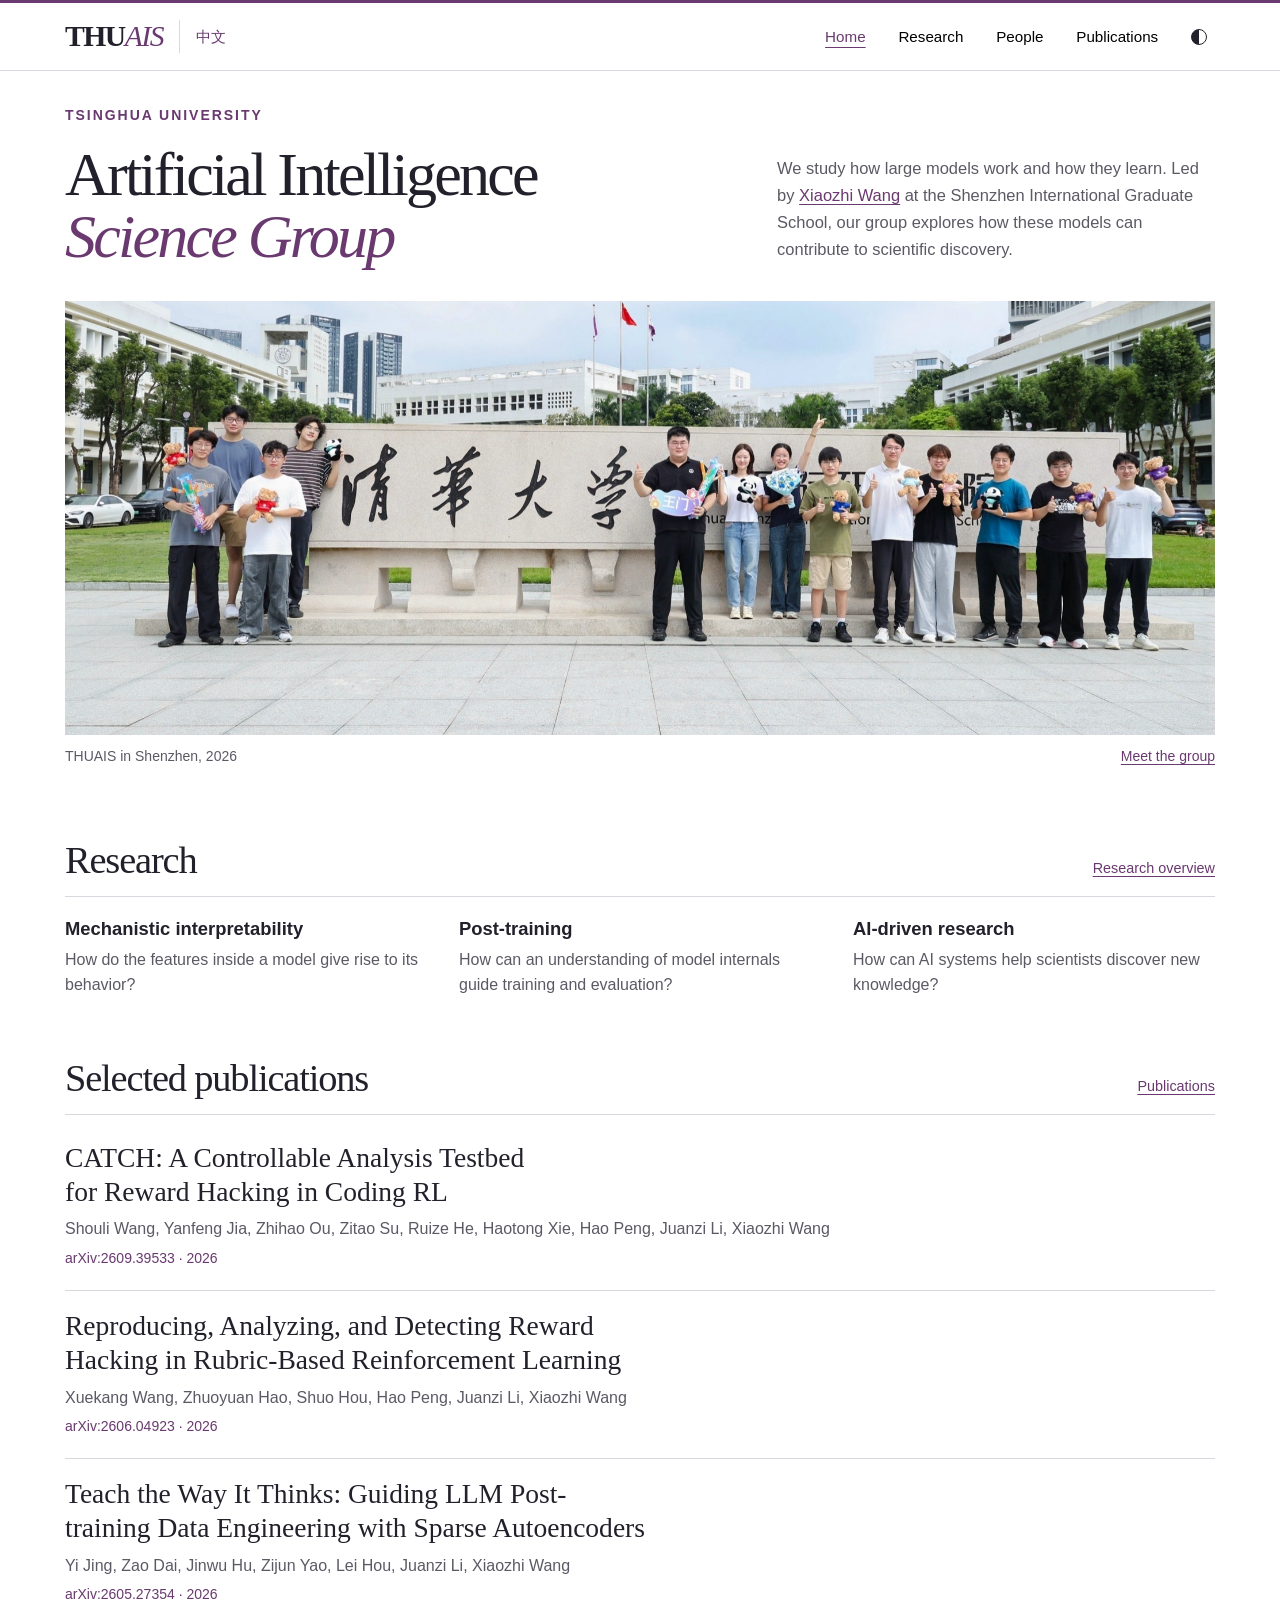
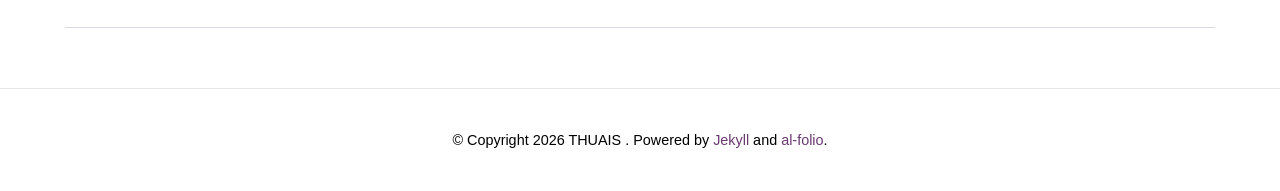
==== commit a6dd8904: "Publish bilingual lab site and updated SIGS group photograph" ====
--- a/index.html
+++ b/index.html
@@ -1,7 +1,8 @@
-<!doctype html><html lang="en">
-  <!-- Head -->
+<!doctype html>
+
+
+<html lang="en">
   <head>
-    
     <!-- Metadata, OpenGraph and Schema.org -->
 
 
@@ -120,15 +121,26 @@
 
 
 
+    
+      <link rel="alternate" hreflang="zh-CN" href="https://thuais-lab.github.io/zh/">
+      
+    
+      <link rel="alternate" hreflang="en" href="https://thuais-lab.github.io/">
+      <link rel="alternate" hreflang="x-default" href="https://thuais-lab.github.io/">
+    
   </head>
-
-  <!-- Body -->
   <body class="fixed-top-nav sticky-bottom-footer">
-    <!-- Header -->
     <header>
   <nav id="navbar" class="navbar navbar-light navbar-expand-sm fixed-top lab-nav" aria-label="Main navigation">
     <div class="container">
       <a class="lab-wordmark" href="/" aria-label="THUAIS home">THU<em>AIS</em></a>
+      
+        
+          <a class="lab-language" href="/zh/" lang="zh-CN" hreflang="zh-CN">中文</a>
+        
+      
+        
+      
       <button class="navbar-toggler collapsed navbar-toggler-main" type="button" data-nav-toggle="navbarNav"
         aria-controls="navbarNav" aria-expanded="false" aria-label="Toggle navigation">
         <span class="icon-bar top-bar"></span><span class="icon-bar middle-bar"></span><span class="icon-bar bottom-bar"></span>
@@ -162,21 +174,22 @@
   </nav>
 </header>
 
-
-    <!-- Content -->
-    <div class="container mt-5" role="main">
-      
-        <header class="lab-intro">
+    <main class="container mt-5" role="main">
+
+<header class="lab-intro">
   <div>
     <p class="lab-affiliation">Tsinghua University</p>
-    <h1>Artificial Intelligence<br /><em>Science Group</em></h1>
+    <h1>Artificial Intelligence<br><em>Science Group</em></h1>
   </div>
-  <p class="lab-intro-text">We study how large models work and how they learn. Led by <a href="https://bakser.github.io/">Xiaozhi Wang</a> at the Shenzhen International Graduate School, our group explores how these models can contribute to scientific discovery.</p>
+  <div class="lab-intro-text"><p>We study how large models work and how they learn. Led by <a href="https://bakser.github.io/">Xiaozhi Wang</a> at the Shenzhen International Graduate School, our group explores how these models can contribute to scientific discovery.</p>
+</div>
 </header>
 
 <figure class="group-photo">
-  <a href="/assets/img/group-2026.jpg" aria-label="View the full THUAIS group photograph">
-    <img src="/assets/img/group-2026.jpg" srcset="/assets/img/group-2026-small.jpg 800w, /assets/img/group-2026.jpg 2000w" sizes="(max-width: 1180px) 96vw, 1150px" width="2000" height="1334" fetchpriority="high" alt="THUAIS members seated together in front of the Tsinghua University motto on the Shenzhen campus" />
+  <a href="/assets/img/group-sigs-2026.jpg" aria-label="View the full THUAIS group photograph">
+    <img src="/assets/img/group-sigs-2026.jpg"
+      srcset="/assets/img/group-sigs-2026-small.jpg 800w, /assets/img/group-sigs-2026.jpg 2000w"
+      sizes="(max-width: 1180px) 96vw, 1150px" width="2000" height="1338" fetchpriority="high" alt="THUAIS members standing by the Tsinghua Shenzhen International Graduate School sign">
   </a>
   <figcaption><span>THUAIS in Shenzhen, 2026</span><a href="/people/">Meet the group</a></figcaption>
 </figure>
@@ -185,20 +198,23 @@
   <div class="section-heading"><h2 id="research-heading">Research</h2><a href="/research/">Research overview</a></div>
   <div class="research-grid">
     
-    <div>
-      <h3><a href="/research/#mechanistic-interpretability">Mechanistic interpretability</a></h3>
-      <p>How do the features inside a model give rise to its behavior?</p>
-    </div>
-    
-    <div>
-      <h3><a href="/research/#post-training">Post-training</a></h3>
-      <p>How can an understanding of model internals guide training and evaluation?</p>
-    </div>
-    
-    <div>
-      <h3><a href="/research/#ai-driven-research">AI-driven research</a></h3>
-      <p>How can AI systems help scientists discover new knowledge?</p>
-    </div>
+      
+      <div>
+        <h3><a href="/research/#mechanistic-interpretability">Mechanistic interpretability</a></h3>
+        <p>How do the features inside a model give rise to its behavior?</p>
+      </div>
+    
+      
+      <div>
+        <h3><a href="/research/#post-training">Post-training</a></h3>
+        <p>How can an understanding of model internals guide training and evaluation?</p>
+      </div>
+    
+      
+      <div>
+        <h3><a href="/research/#ai-driven-research">AI-driven research</a></h3>
+        <p>How can AI systems help scientists discover new knowledge?</p>
+      </div>
     
   </div>
 </section>
@@ -208,34 +224,43 @@
   <div class="lab-papers">
   <ol class="bibliography"><li>
 
+
+
+
 <h3 class="paper-title"><a href="https://arxiv.org/abs/2609.39533">CATCH: A Controllable Analysis Testbed for Reward Hacking in Coding RL</a></h3>
-<p class="paper-authors">Shouli Wang, Yanfeng Jia, Zhihao Ou, Zitao Su, Ruize He, Haotong Xie, Hao Peng, Juanzi Li, Xiaozhi Wang</p>
+
+<p class="paper-authors" lang="en">Shouli Wang, Yanfeng Jia, Zhihao Ou, Zitao Su, Ruize He, Haotong Xie, Hao Peng, Juanzi Li, Xiaozhi Wang</p>
 <p class="paper-meta"><a href="https://arxiv.org/abs/2609.39533">arXiv:2609.39533</a> · 2026</p>
 
 </li>
 <li>
 
+
+
+
 <h3 class="paper-title"><a href="https://arxiv.org/abs/2606.04923">Reproducing, Analyzing, and Detecting Reward Hacking in Rubric-Based Reinforcement Learning</a></h3>
-<p class="paper-authors">Xuekang Wang, Zhuoyuan Hao, Shuo Hou, Hao Peng, Juanzi Li, Xiaozhi Wang</p>
+
+<p class="paper-authors" lang="en">Xuekang Wang, Zhuoyuan Hao, Shuo Hou, Hao Peng, Juanzi Li, Xiaozhi Wang</p>
 <p class="paper-meta"><a href="https://arxiv.org/abs/2606.04923">arXiv:2606.04923</a> · 2026</p>
 
 </li>
 <li>
 
+
+
+
 <h3 class="paper-title"><a href="https://arxiv.org/abs/2605.27354">Teach the Way It Thinks: Guiding LLM Post-training Data Engineering with Sparse Autoencoders</a></h3>
-<p class="paper-authors">Yi Jing, Zao Dai, Jinwu Hu, Zijun Yao, Lei Hou, Juanzi Li, Xiaozhi Wang</p>
+
+<p class="paper-authors" lang="en">Yi Jing, Zao Dai, Jinwu Hu, Zijun Yao, Lei Hou, Juanzi Li, Xiaozhi Wang</p>
 <p class="paper-meta"><a href="https://arxiv.org/abs/2605.27354">arXiv:2605.27354</a> · 2026</p>
 
 </li></ol>
 </div>
 
 </section>
-
-      
-    </div>
-
-    <!-- Footer -->
-    
+</main>
+    
+      
 
 
   <footer class="sticky-bottom mt-5" role="contentinfo">
@@ -254,8 +279,7 @@
   </footer>
 
 
-
-    <!-- JavaScripts -->
+    
     <script>
   window.alFolio = {
     compatBootstrap: false
--- a/assets/css/lab.css
+++ b/assets/css/lab.css
@@ -73,7 +73,7 @@
 .group-photo > a { display: block; }
 .group-photo img {
   display: block; width: 100%; height: auto; aspect-ratio: 2.65;
-  object-fit: cover; object-position: center 72%;
+  object-fit: cover; object-position: center 65%;
 }
 .group-photo figcaption, .section-heading {
   display: flex; align-items: baseline; justify-content: space-between; gap: 1rem;
@@ -123,7 +123,7 @@
   body .container { width: calc(100% - 1rem); }
   .lab-intro { grid-template-columns: 1fr; gap: 1.25rem; }
   .lab-intro .lab-intro-text { max-width: 60ch; }
-  .group-photo img { aspect-ratio: 1.78; }
+  .group-photo img { aspect-ratio: auto; }
   .research-grid { grid-template-columns: 1fr; gap: 1.25rem; }
   .home-section { margin-block: 2.65rem; }
   .research-areas section, .people-section { grid-template-columns: 1fr; gap: 1rem; }
@@ -138,3 +138,24 @@
 @media (prefers-reduced-motion: reduce) {
   html.transition *, .navbar-toggler .icon-bar { transition: none !important; }
 }
+
+#navbar .lab-language {
+  margin-left: 1rem;
+  padding: .3rem 0 .3rem 1rem;
+  border-left: 1px solid var(--lab-rule);
+  color: var(--lab-plum);
+  font-size: .95rem;
+}
+#navbar .lab-language:hover { text-decoration: underline; }
+.lab-intro .lab-intro-text p { color: inherit; margin: 0; }
+html:lang(zh-CN) {
+  --lab-serif: "Songti SC", "Noto Serif CJK SC", "Source Han Serif SC", SimSun, serif;
+}
+html:lang(zh-CN) .lab-intro h1 { line-height: 1.15; letter-spacing: .015em; }
+html:lang(zh-CN) .lab-intro h1 em { font-style: normal; }
+html:lang(zh-CN) .lab-intro-text, html:lang(zh-CN) .paper-summary { line-height: 1.85; }
+.lab-papers .paper-original-title { color: var(--lab-muted); margin: .3rem 0 .5rem; }
+@media (max-width: 575px) {
+  #navbar .lab-language { margin-left: auto; padding: .5rem; border: 0; }
+  #navbar .navbar-toggler-main { margin-left: .4rem; }
+}
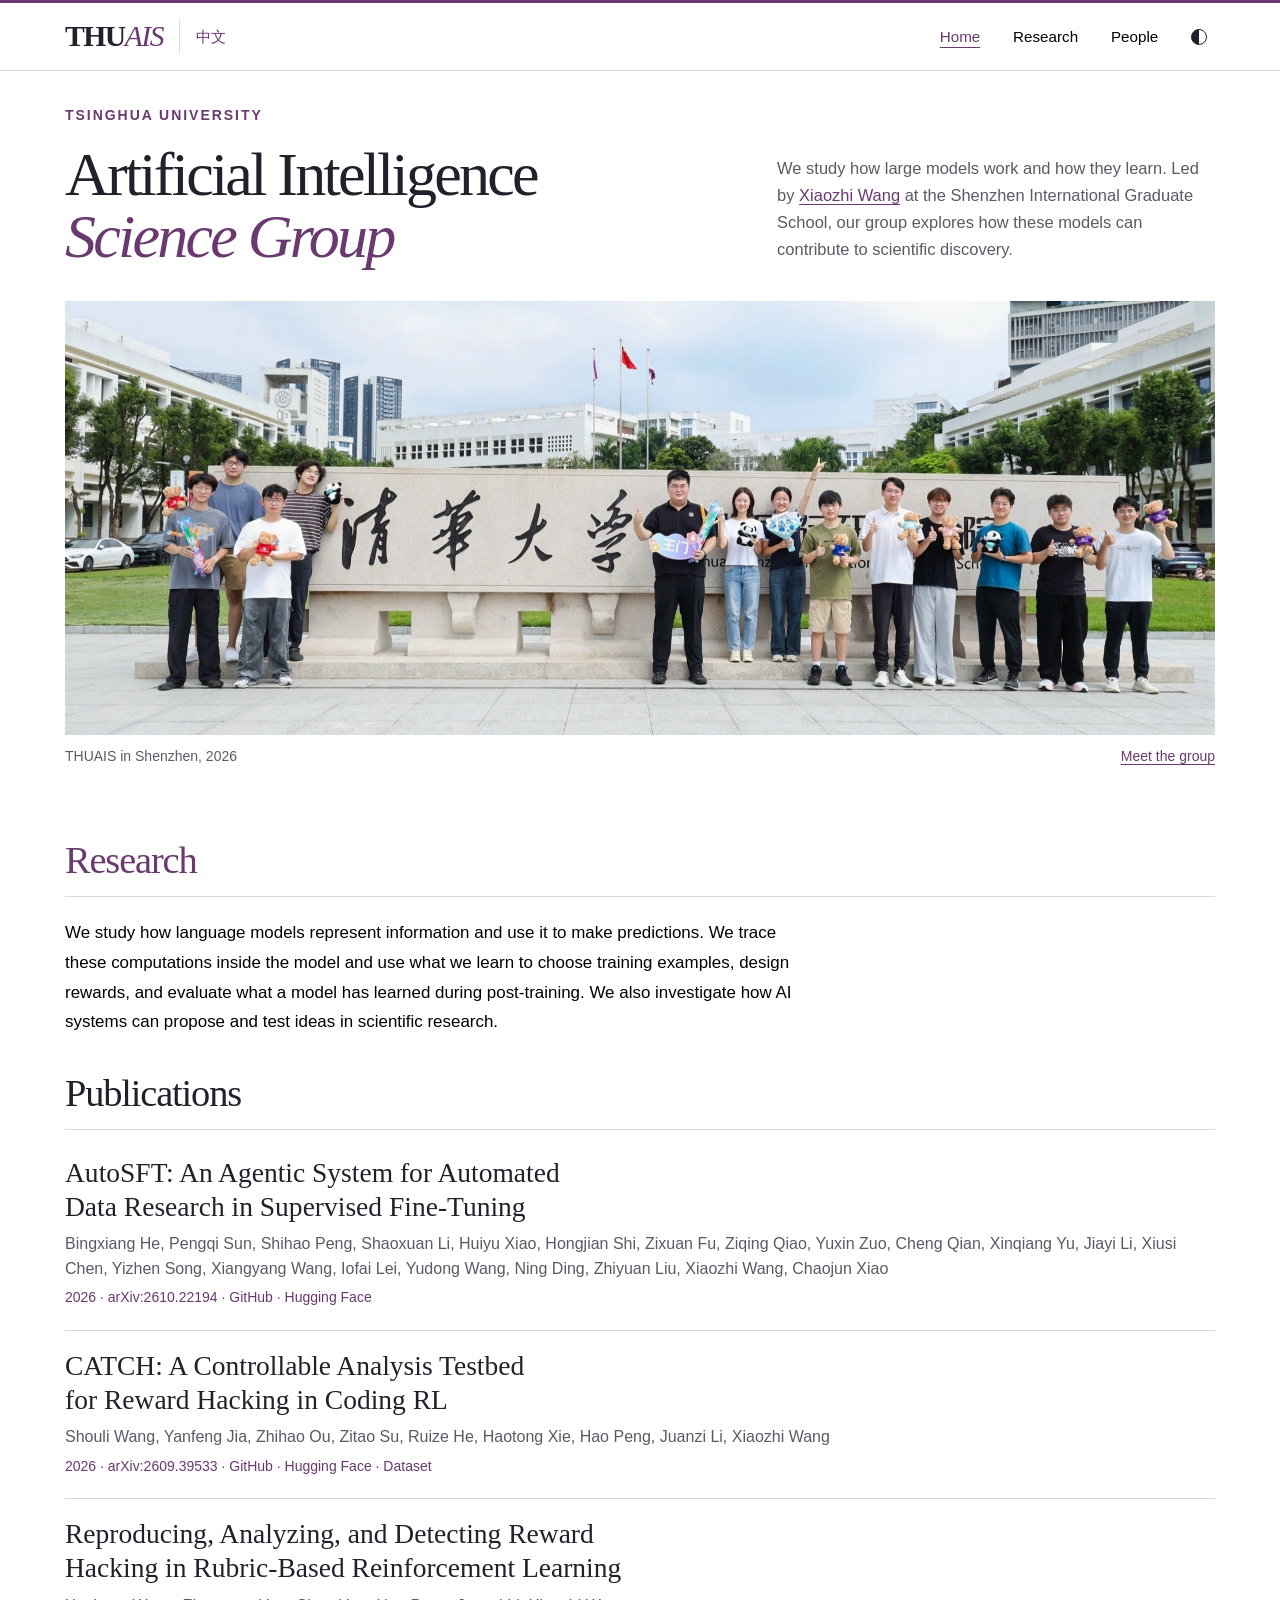
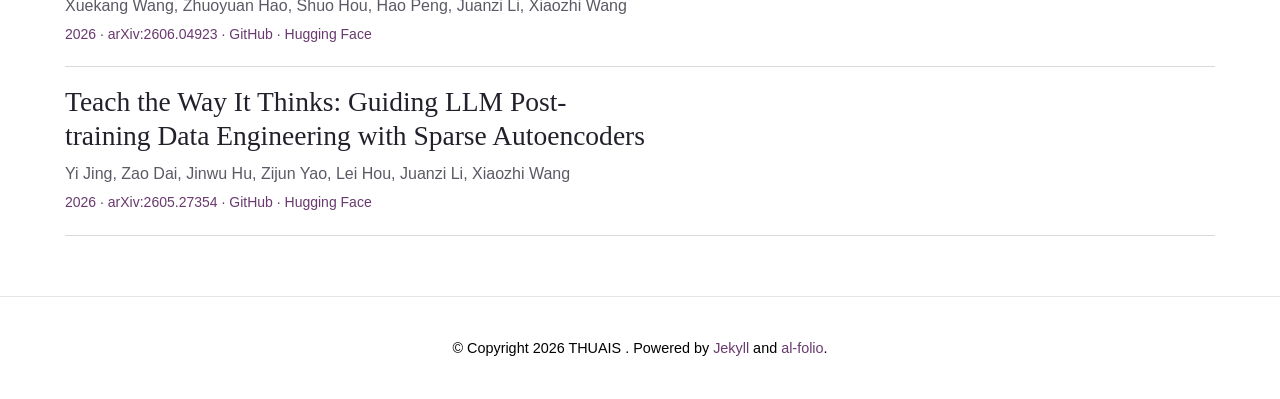
==== commit 7505d0b8: "Publish merged research pages with four papers and revised group photo crop" ====
--- a/index.html
+++ b/index.html
@@ -161,10 +161,6 @@
               <a class="nav-link" href="/people/">People</a>
             </li>
           
-            <li class="nav-item">
-              <a class="nav-link" href="/publications/">Publications</a>
-            </li>
-          
           
             <li><button id="light-toggle" type="button" aria-label="Change color theme" title="Change color theme"><span aria-hidden="true" class="mode-disc"></span></button></li>
           
@@ -189,75 +185,60 @@
   <a href="/assets/img/group-sigs-2026.jpg" aria-label="View the full THUAIS group photograph">
     <img src="/assets/img/group-sigs-2026.jpg"
       srcset="/assets/img/group-sigs-2026-small.jpg 800w, /assets/img/group-sigs-2026.jpg 2000w"
-      sizes="(max-width: 1180px) 96vw, 1150px" width="2000" height="1338" fetchpriority="high" alt="THUAIS members standing by the Tsinghua Shenzhen International Graduate School sign">
+      sizes="(max-width: 1180px) 96vw, 1150px" width="2000" height="1338" fetchpriority="high" alt="THUAIS members stand in front of the Tsinghua Shenzhen International Graduate School sign, with the Chinese national flag flying behind them.">
   </a>
   <figcaption><span>THUAIS in Shenzhen, 2026</span><a href="/people/">Meet the group</a></figcaption>
 </figure>
 
-<section class="home-section" aria-labelledby="research-heading">
-  <div class="section-heading"><h2 id="research-heading">Research</h2><a href="/research/">Research overview</a></div>
-  <div class="research-grid">
-    
-      
-      <div>
-        <h3><a href="/research/#mechanistic-interpretability">Mechanistic interpretability</a></h3>
-        <p>How do the features inside a model give rise to its behavior?</p>
-      </div>
-    
-      
-      <div>
-        <h3><a href="/research/#post-training">Post-training</a></h3>
-        <p>How can an understanding of model internals guide training and evaluation?</p>
-      </div>
-    
-      
-      <div>
-        <h3><a href="/research/#ai-driven-research">AI-driven research</a></h3>
-        <p>How can AI systems help scientists discover new knowledge?</p>
-      </div>
-    
-  </div>
-</section>
-
-<section class="home-section" aria-labelledby="papers-heading">
-  <div class="section-heading"><h2 id="papers-heading">Selected publications</h2><a href="/publications/">Publications</a></div>
+<div class="home-section">
+  <div class="section-heading"><h2><a href="/research/">Research</a></h2></div>
+  
+<p class="research-intro">We study how language models represent information and use it to make predictions. We trace these computations inside the model and use what we learn to choose training examples, design rewards, and evaluate what a model has learned during post-training. We also investigate how AI systems can propose and test ideas in scientific research.</p>
+
+<section aria-labelledby="publications">
+  <div class="section-heading"><h2 id="publications">Publications</h2></div>
   <div class="lab-papers">
-  <ol class="bibliography"><li>
-
-
-
-
-<h3 class="paper-title"><a href="https://arxiv.org/abs/2609.39533">CATCH: A Controllable Analysis Testbed for Reward Hacking in Coding RL</a></h3>
-
+  <ol class="bibliography"><li><h3 class="paper-title" lang="en"><a href="https://arxiv.org/abs/2610.22194">AutoSFT: An Agentic System for Automated Data Research in Supervised Fine-Tuning</a></h3>
+<p class="paper-authors" lang="en">Bingxiang He, Pengqi Sun, Shihao Peng, Shaoxuan Li, Huiyu Xiao, Hongjian Shi, Zixuan Fu, Ziqing Qiao, Yuxin Zuo, Cheng Qian, Xinqiang Yu, Jiayi Li, Xiusi Chen, Yizhen Song, Xiangyang Wang, Iofai Lei, Yudong Wang, Ning Ding, Zhiyuan Liu, Xiaozhi Wang, Chaojun Xiao</p>
+<p class="paper-meta">
+  2026 · <a href="https://arxiv.org/abs/2610.22194">arXiv:2610.22194</a>
+   · <a href="https://github.com/Thinking-Space/AutoSFT">GitHub</a>
+   · <a href="https://huggingface.co/papers/2610.22194">Hugging Face</a>
+  
+</p>
+</li>
+<li><h3 class="paper-title" lang="en"><a href="https://arxiv.org/abs/2609.39533">CATCH: A Controllable Analysis Testbed for Reward Hacking in Coding RL</a></h3>
 <p class="paper-authors" lang="en">Shouli Wang, Yanfeng Jia, Zhihao Ou, Zitao Su, Ruize He, Haotong Xie, Hao Peng, Juanzi Li, Xiaozhi Wang</p>
-<p class="paper-meta"><a href="https://arxiv.org/abs/2609.39533">arXiv:2609.39533</a> · 2026</p>
-
+<p class="paper-meta">
+  2026 · <a href="https://arxiv.org/abs/2609.39533">arXiv:2609.39533</a>
+   · <a href="https://github.com/THUAIS-Lab/CATCH">GitHub</a>
+   · <a href="https://huggingface.co/papers/2609.39533">Hugging Face</a>
+   · <a href="https://huggingface.co/datasets/WangSl2004/CATCH-RL">Dataset</a>
+</p>
 </li>
-<li>
-
-
-
-
-<h3 class="paper-title"><a href="https://arxiv.org/abs/2606.04923">Reproducing, Analyzing, and Detecting Reward Hacking in Rubric-Based Reinforcement Learning</a></h3>
-
+<li><h3 class="paper-title" lang="en"><a href="https://arxiv.org/abs/2606.04923">Reproducing, Analyzing, and Detecting Reward Hacking in Rubric-Based Reinforcement Learning</a></h3>
 <p class="paper-authors" lang="en">Xuekang Wang, Zhuoyuan Hao, Shuo Hou, Hao Peng, Juanzi Li, Xiaozhi Wang</p>
-<p class="paper-meta"><a href="https://arxiv.org/abs/2606.04923">arXiv:2606.04923</a> · 2026</p>
-
+<p class="paper-meta">
+  2026 · <a href="https://arxiv.org/abs/2606.04923">arXiv:2606.04923</a>
+   · <a href="https://github.com/THUAIS-Lab/CHERRL">GitHub</a>
+   · <a href="https://huggingface.co/papers/2606.04923">Hugging Face</a>
+  
+</p>
 </li>
-<li>
-
-
-
-
-<h3 class="paper-title"><a href="https://arxiv.org/abs/2605.27354">Teach the Way It Thinks: Guiding LLM Post-training Data Engineering with Sparse Autoencoders</a></h3>
-
+<li><h3 class="paper-title" lang="en"><a href="https://arxiv.org/abs/2605.27354">Teach the Way It Thinks: Guiding LLM Post-training Data Engineering with Sparse Autoencoders</a></h3>
 <p class="paper-authors" lang="en">Yi Jing, Zao Dai, Jinwu Hu, Zijun Yao, Lei Hou, Juanzi Li, Xiaozhi Wang</p>
-<p class="paper-meta"><a href="https://arxiv.org/abs/2605.27354">arXiv:2605.27354</a> · 2026</p>
-
+<p class="paper-meta">
+  2026 · <a href="https://arxiv.org/abs/2605.27354">arXiv:2605.27354</a>
+   · <a href="https://github.com/THUAIS-Lab/SAERL">GitHub</a>
+   · <a href="https://huggingface.co/papers/2605.27354">Hugging Face</a>
+  
+</p>
 </li></ol>
 </div>
 
 </section>
+
+</div>
 </main>
     
       
--- a/assets/css/lab.css
+++ b/assets/css/lab.css
@@ -60,7 +60,7 @@
   color: var(--lab-plum); font-weight: 650; font-size: .875rem;
   letter-spacing: .14em; text-transform: uppercase; margin: 0 0 1rem;
 }
-.lab-intro h1, .post-header .post-title, .section-heading h2, .people-section h2, .research-areas h2 {
+.lab-intro h1, .post-header .post-title, .section-heading h2, .people-section h2 {
   font-family: var(--lab-serif);
   color: var(--lab-ink);
   font-weight: 500;
@@ -68,12 +68,12 @@
 .lab-intro h1 { margin: 0; font-size: clamp(2.7rem, 4.85vw, 4.35rem); line-height: 1; letter-spacing: -.045em; }
 .lab-intro h1 em { color: var(--lab-plum); font-weight: 400; }
 .lab-intro .lab-intro-text { max-width: 28rem; margin: 0 0 .2rem; color: var(--lab-muted); font-size: 1.03rem; line-height: 1.65; }
-.lab-intro-text a, .group-photo figcaption a, .section-heading > a, .people-list a { text-decoration: underline; }
+.lab-intro-text a, .group-photo figcaption a, .people-list a { text-decoration: underline; }
 .group-photo { margin: 0; }
 .group-photo > a { display: block; }
 .group-photo img {
   display: block; width: 100%; height: auto; aspect-ratio: 2.65;
-  object-fit: cover; object-position: center 65%;
+  object-fit: cover; object-position: center 52%;
 }
 .group-photo figcaption, .section-heading {
   display: flex; align-items: baseline; justify-content: space-between; gap: 1rem;
@@ -85,22 +85,17 @@
   padding-bottom: .9rem; margin-bottom: 1.35rem; border-bottom: 1px solid var(--lab-rule);
 }
 .section-heading h2 { margin: 0; font-size: clamp(1.85rem, 3vw, 2.65rem); line-height: 1.1; letter-spacing: -.03em; }
-.section-heading > a { font-size: .9rem; }
-.research-grid { display: grid; grid-template-columns: repeat(3,minmax(0,1fr)); gap: 2rem; }
-.research-grid h3 { margin: 0 0 .45rem; font-size: 1.15rem; font-weight: 600; }
-.research-grid h3 a, .paper-title a { color: var(--lab-ink); }
-.research-grid p, .research-areas p { margin: 0; color: var(--lab-muted); }
+.paper-title a { color: var(--lab-ink); }
+.research-intro { max-width: 78ch; margin: 0 0 2.2rem; font-size: 1.06rem; line-height: 1.75; }
+#publications { scroll-margin-top: 5.5rem; }
 .post-header .post-title { font-size: clamp(2.8rem, 6vw, 4.5rem); letter-spacing: -.04em; line-height: 1.1; margin: 0; }
 .post-header .post-description:empty { display: none; }
-.research-areas section, .people-section {
+.people-section {
   display: grid; grid-template-columns: minmax(12rem, .75fr) minmax(0, 2fr);
   column-gap: 2.5rem; padding-block: 1.5rem;
   border-bottom: 1px solid var(--lab-rule);
 }
-.research-areas section { scroll-margin-top: 5rem; align-items: baseline; }
-.research-areas { margin-bottom: 1.5rem; }
-.research-areas p { max-width: 65ch; line-height: 1.7; }
-.people-section h2, .research-areas h2 { margin: 0; font-size: 1.75rem; line-height: 1.15; }
+.people-section h2 { margin: 0; font-size: 1.75rem; line-height: 1.15; }
 .people-cohort { grid-column: 2; }
 .people-cohort + .people-cohort { margin-top: 1.4rem; }
 .people-cohort h3 { font-size: .9rem; font-weight: 600; color: var(--lab-muted); margin: 0 0 .5rem; }
@@ -117,23 +112,20 @@
 }
 .lab-papers .paper-authors { color: var(--lab-muted); margin: 0 0 .35rem; }
 .lab-papers .paper-meta { color: var(--lab-plum); font-size: .875rem; margin: 0; }
-.lab-papers .paper-summary { max-width: 75ch; margin: .75rem 0 0; }
 
 @media (max-width: 760px) {
   body .container { width: calc(100% - 1rem); }
   .lab-intro { grid-template-columns: 1fr; gap: 1.25rem; }
   .lab-intro .lab-intro-text { max-width: 60ch; }
   .group-photo img { aspect-ratio: auto; }
-  .research-grid { grid-template-columns: 1fr; gap: 1.25rem; }
   .home-section { margin-block: 2.65rem; }
-  .research-areas section, .people-section { grid-template-columns: 1fr; gap: 1rem; }
+  .people-section { grid-template-columns: 1fr; gap: 1rem; }
   .people-cohort { grid-column: auto; }
   .people-cohort + .people-cohort { margin-top: 0; }
 }
 @media (max-width: 575px) {
   #navbar .navbar-nav { align-items: flex-start; gap: .15rem; padding-bottom: .5rem; }
   .lab-intro h1 { font-size: clamp(2.55rem, 9.7vw, 3.5rem); }
-  .section-heading { flex-wrap: wrap; gap: .5rem; }
 }
 @media (prefers-reduced-motion: reduce) {
   html.transition *, .navbar-toggler .icon-bar { transition: none !important; }
@@ -153,8 +145,7 @@
 }
 html:lang(zh-CN) .lab-intro h1 { line-height: 1.15; letter-spacing: .015em; }
 html:lang(zh-CN) .lab-intro h1 em { font-style: normal; }
-html:lang(zh-CN) .lab-intro-text, html:lang(zh-CN) .paper-summary { line-height: 1.85; }
-.lab-papers .paper-original-title { color: var(--lab-muted); margin: .3rem 0 .5rem; }
+html:lang(zh-CN) .lab-intro-text, html:lang(zh-CN) .research-intro { line-height: 1.85; }
 @media (max-width: 575px) {
   #navbar .lab-language { margin-left: auto; padding: .5rem; border: 0; }
   #navbar .navbar-toggler-main { margin-left: .4rem; }
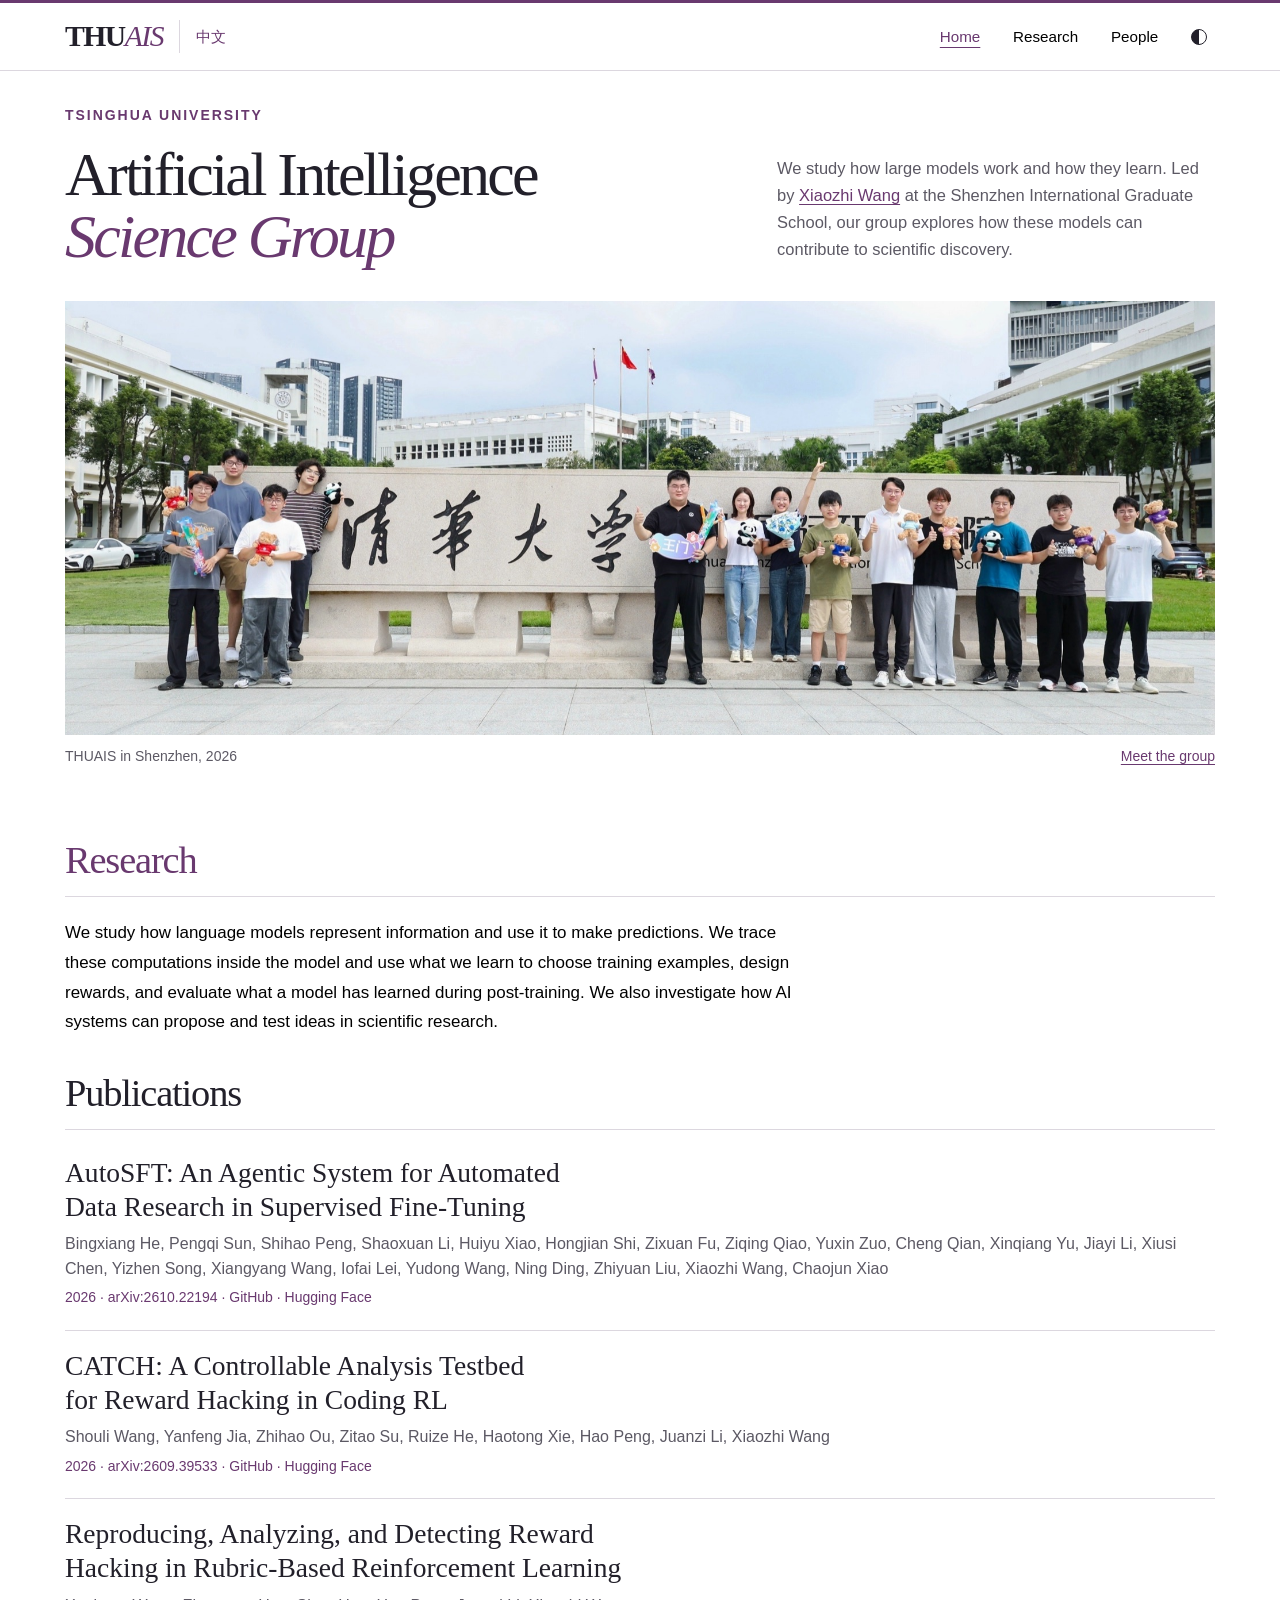
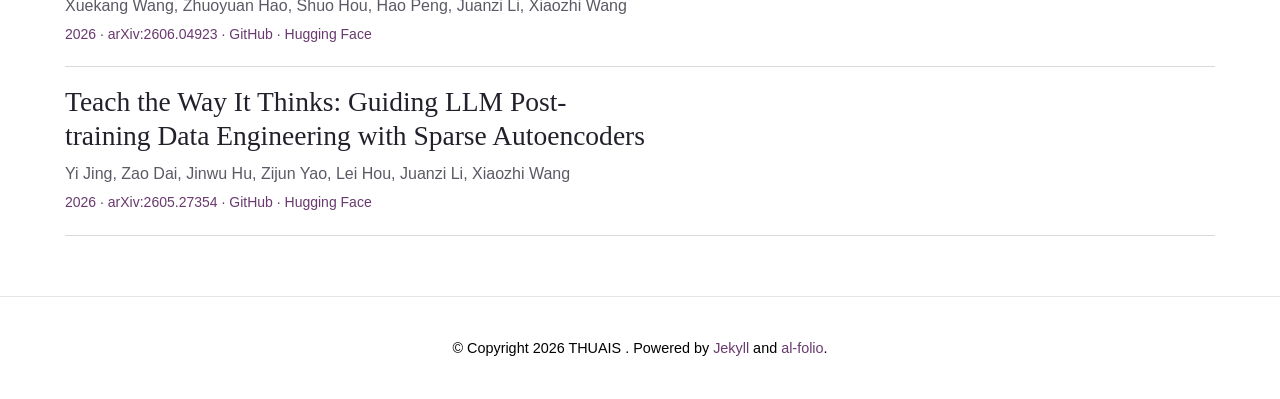
==== commit cd7c1ad4: "Remove dataset links from bilingual paper listings" ====
--- a/index.html
+++ b/index.html
@@ -204,7 +204,6 @@
   2026 · <a href="https://arxiv.org/abs/2610.22194">arXiv:2610.22194</a>
    · <a href="https://github.com/Thinking-Space/AutoSFT">GitHub</a>
    · <a href="https://huggingface.co/papers/2610.22194">Hugging Face</a>
-  
 </p>
 </li>
 <li><h3 class="paper-title" lang="en"><a href="https://arxiv.org/abs/2609.39533">CATCH: A Controllable Analysis Testbed for Reward Hacking in Coding RL</a></h3>
@@ -213,7 +212,6 @@
   2026 · <a href="https://arxiv.org/abs/2609.39533">arXiv:2609.39533</a>
    · <a href="https://github.com/THUAIS-Lab/CATCH">GitHub</a>
    · <a href="https://huggingface.co/papers/2609.39533">Hugging Face</a>
-   · <a href="https://huggingface.co/datasets/WangSl2004/CATCH-RL">Dataset</a>
 </p>
 </li>
 <li><h3 class="paper-title" lang="en"><a href="https://arxiv.org/abs/2606.04923">Reproducing, Analyzing, and Detecting Reward Hacking in Rubric-Based Reinforcement Learning</a></h3>
@@ -222,7 +220,6 @@
   2026 · <a href="https://arxiv.org/abs/2606.04923">arXiv:2606.04923</a>
    · <a href="https://github.com/THUAIS-Lab/CHERRL">GitHub</a>
    · <a href="https://huggingface.co/papers/2606.04923">Hugging Face</a>
-  
 </p>
 </li>
 <li><h3 class="paper-title" lang="en"><a href="https://arxiv.org/abs/2605.27354">Teach the Way It Thinks: Guiding LLM Post-training Data Engineering with Sparse Autoencoders</a></h3>
@@ -231,7 +228,6 @@
   2026 · <a href="https://arxiv.org/abs/2605.27354">arXiv:2605.27354</a>
    · <a href="https://github.com/THUAIS-Lab/SAERL">GitHub</a>
    · <a href="https://huggingface.co/papers/2605.27354">Hugging Face</a>
-  
 </p>
 </li></ol>
 </div>
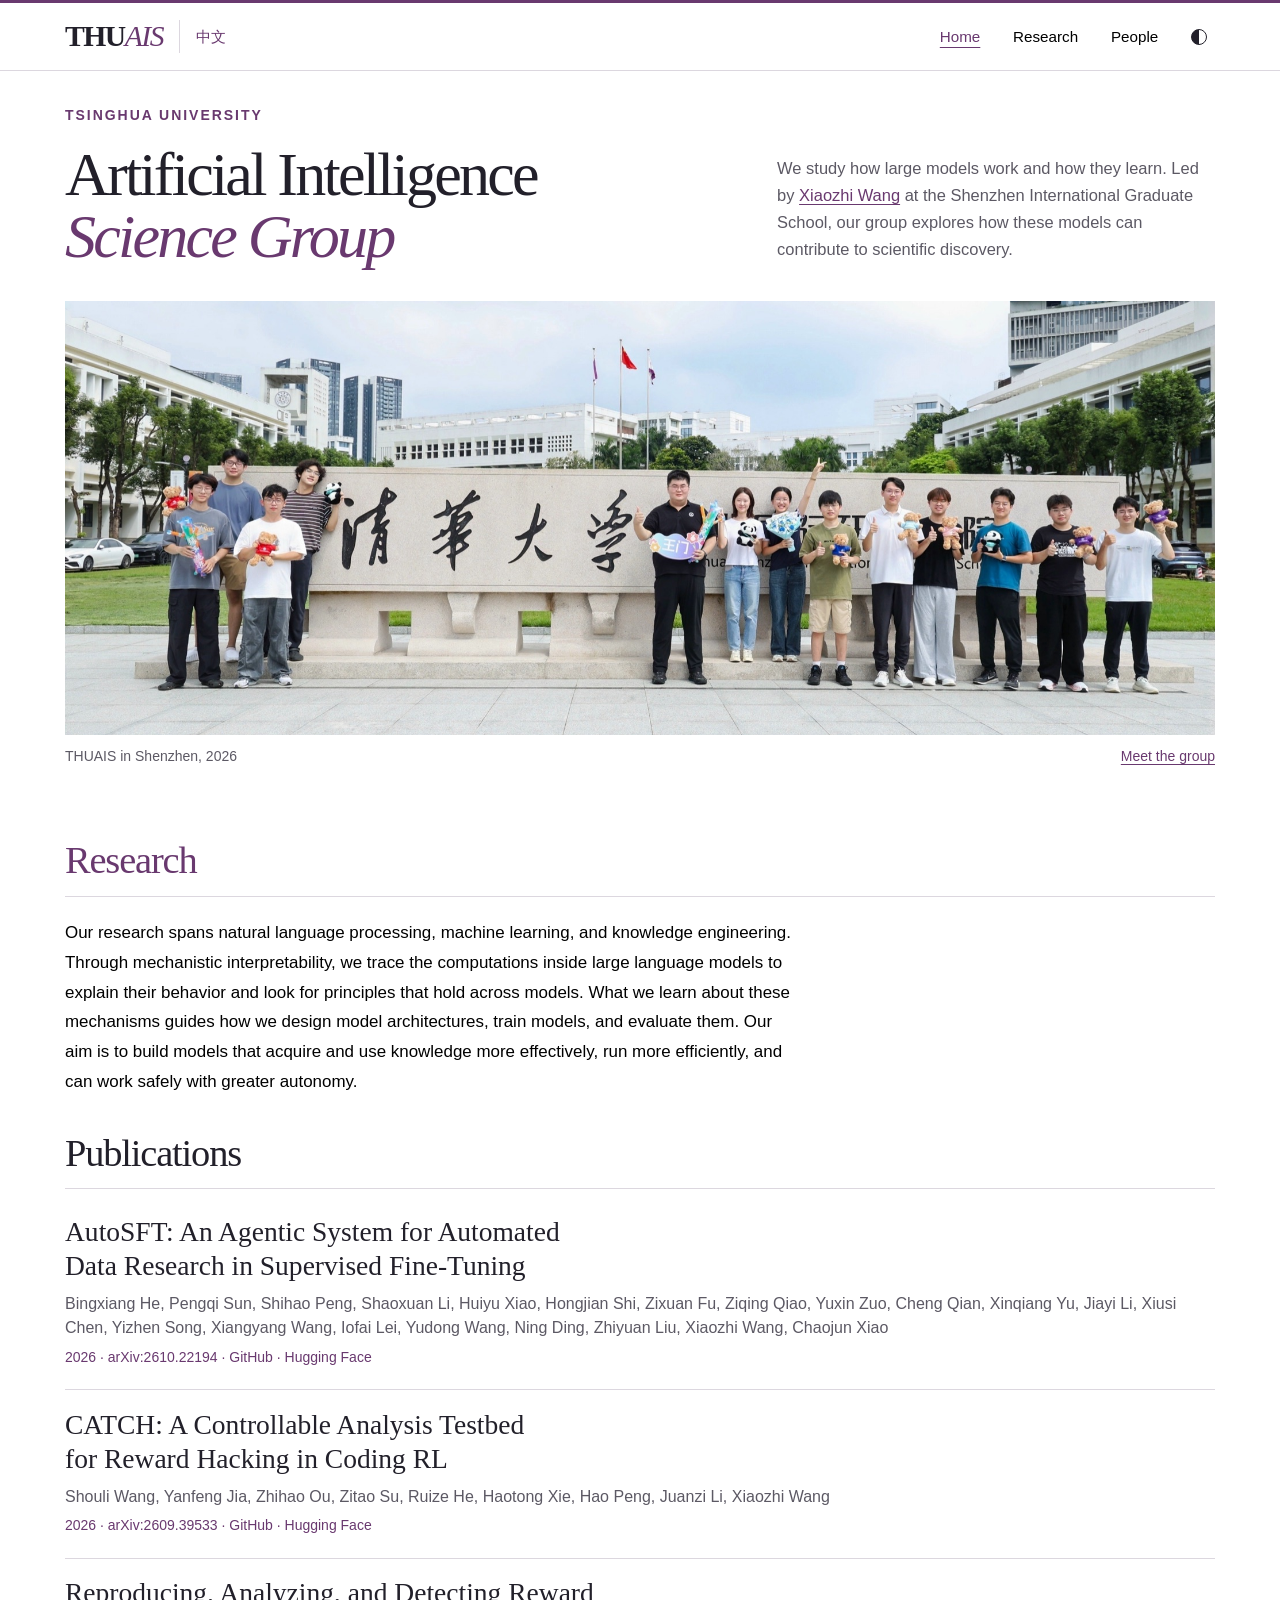
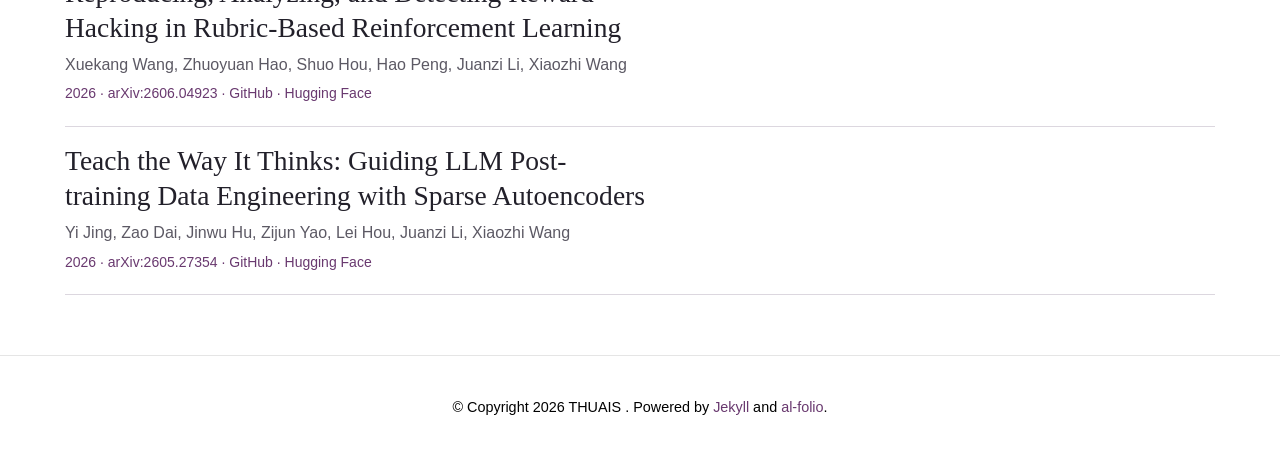
==== commit 4507cdcc: "Update homepage heading and group research description" ====
--- a/index.html
+++ b/index.html
@@ -173,7 +173,7 @@
     <main class="container mt-5" role="main">
 
 <header class="lab-intro">
-  <div>
+  <div lang="en">
     <p class="lab-affiliation">Tsinghua University</p>
     <h1>Artificial Intelligence<br><em>Science Group</em></h1>
   </div>
@@ -193,7 +193,7 @@
 <div class="home-section">
   <div class="section-heading"><h2><a href="/research/">Research</a></h2></div>
   
-<p class="research-intro">We study how language models represent information and use it to make predictions. We trace these computations inside the model and use what we learn to choose training examples, design rewards, and evaluate what a model has learned during post-training. We also investigate how AI systems can propose and test ideas in scientific research.</p>
+<p class="research-intro">Our research spans natural language processing, machine learning, and knowledge engineering. Through mechanistic interpretability, we trace the computations inside large language models to explain their behavior and look for principles that hold across models. What we learn about these mechanisms guides how we design model architectures, train models, and evaluate them. Our aim is to build models that acquire and use knowledge more effectively, run more efficiently, and can work safely with greater autonomy.</p>
 
 <section aria-labelledby="publications">
   <div class="section-heading"><h2 id="publications">Publications</h2></div>
--- a/assets/css/lab.css
+++ b/assets/css/lab.css
@@ -3,7 +3,8 @@
   --lab-muted: #5c5964;
   --lab-plum: #69396f;
   --lab-rule: #dcd7df;
-  --lab-serif: "Iowan Old Style", "Palatino Linotype", Palatino, Georgia, serif;
+  --lab-serif-en: "Iowan Old Style", "Palatino Linotype", Palatino, Georgia, serif;
+  --lab-serif: var(--lab-serif-en);
 }
 
 html:root[data-theme="dark"] {
@@ -65,7 +66,7 @@
   color: var(--lab-ink);
   font-weight: 500;
 }
-.lab-intro h1 { margin: 0; font-size: clamp(2.7rem, 4.85vw, 4.35rem); line-height: 1; letter-spacing: -.045em; }
+.lab-intro h1 { font-family: var(--lab-serif-en); margin: 0; font-size: clamp(2.7rem, 4.85vw, 4.35rem); line-height: 1; letter-spacing: -.045em; }
 .lab-intro h1 em { color: var(--lab-plum); font-weight: 400; }
 .lab-intro .lab-intro-text { max-width: 28rem; margin: 0 0 .2rem; color: var(--lab-muted); font-size: 1.03rem; line-height: 1.65; }
 .lab-intro-text a, .group-photo figcaption a, .people-list a { text-decoration: underline; }
@@ -143,8 +144,6 @@
 html:lang(zh-CN) {
   --lab-serif: "Songti SC", "Noto Serif CJK SC", "Source Han Serif SC", SimSun, serif;
 }
-html:lang(zh-CN) .lab-intro h1 { line-height: 1.15; letter-spacing: .015em; }
-html:lang(zh-CN) .lab-intro h1 em { font-style: normal; }
 html:lang(zh-CN) .lab-intro-text, html:lang(zh-CN) .research-intro { line-height: 1.85; }
 @media (max-width: 575px) {
   #navbar .lab-language { margin-left: auto; padding: .5rem; border: 0; }
